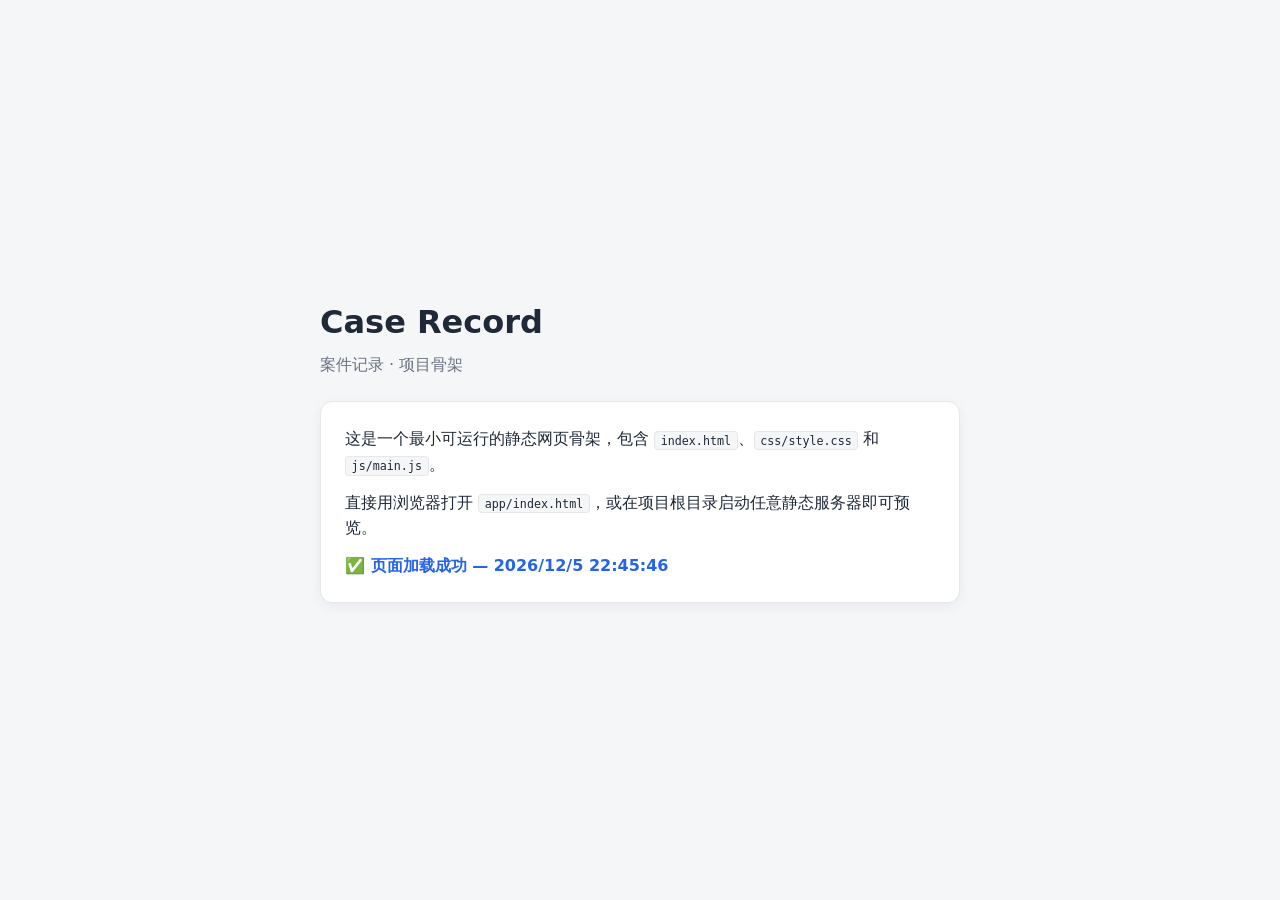
==== app/index.html @ 34ac303d "Initial commit: static web app skeleton with app/, .gitignore, README" ====
<!DOCTYPE html>
<html lang="zh-CN">
<head>
  <meta charset="UTF-8">
  <meta name="viewport" content="width=device-width, initial-scale=1.0">
  <title>Case Record</title>
  <link rel="stylesheet" href="css/style.css">
</head>
<body>
  <main class="container">
    <header>
      <h1>Case Record</h1>
      <p class="subtitle">案件记录 · 项目骨架</p>
    </header>
    <section class="card">
      <p>这是一个最小可运行的静态网页骨架，包含 <code>index.html</code>、<code>css/style.css</code> 和 <code>js/main.js</code>。</p>
      <p>直接用浏览器打开 <code>app/index.html</code>，或在项目根目录启动任意静态服务器即可预览。</p>
      <p id="status" class="status">加载中…</p>
    </section>
  </main>
  <script src="js/main.js"></script>
</body>
</html>
---- app/css/style.css ----
:root {
  --bg: #f5f6f8;
  --card: #ffffff;
  --text: #1f2937;
  --muted: #6b7280;
  --accent: #2563eb;
  --border: #e5e7eb;
}

* {
  margin: 0;
  padding: 0;
  box-sizing: border-box;
}

body {
  font-family: "Segoe UI", "PingFang SC", "Microsoft YaHei", system-ui, sans-serif;
  background: var(--bg);
  color: var(--text);
  line-height: 1.6;
  min-height: 100vh;
  display: flex;
  align-items: center;
  justify-content: center;
}

.container {
  width: min(640px, 90vw);
  padding: 2rem 0;
}

header h1 {
  font-size: 2rem;
  margin-bottom: 0.25rem;
}

.subtitle {
  color: var(--muted);
  margin-bottom: 1.5rem;
}

.card {
  background: var(--card);
  border: 1px solid var(--border);
  border-radius: 12px;
  padding: 1.5rem;
  box-shadow: 0 4px 12px rgba(0, 0, 0, 0.05);
}

.card p + p {
  margin-top: 0.75rem;
}

code {
  background: var(--bg);
  border: 1px solid var(--border);
  border-radius: 4px;
  padding: 0.1rem 0.35rem;
  font-size: 0.9em;
}

.status {
  color: var(--accent);
  font-weight: 600;
}
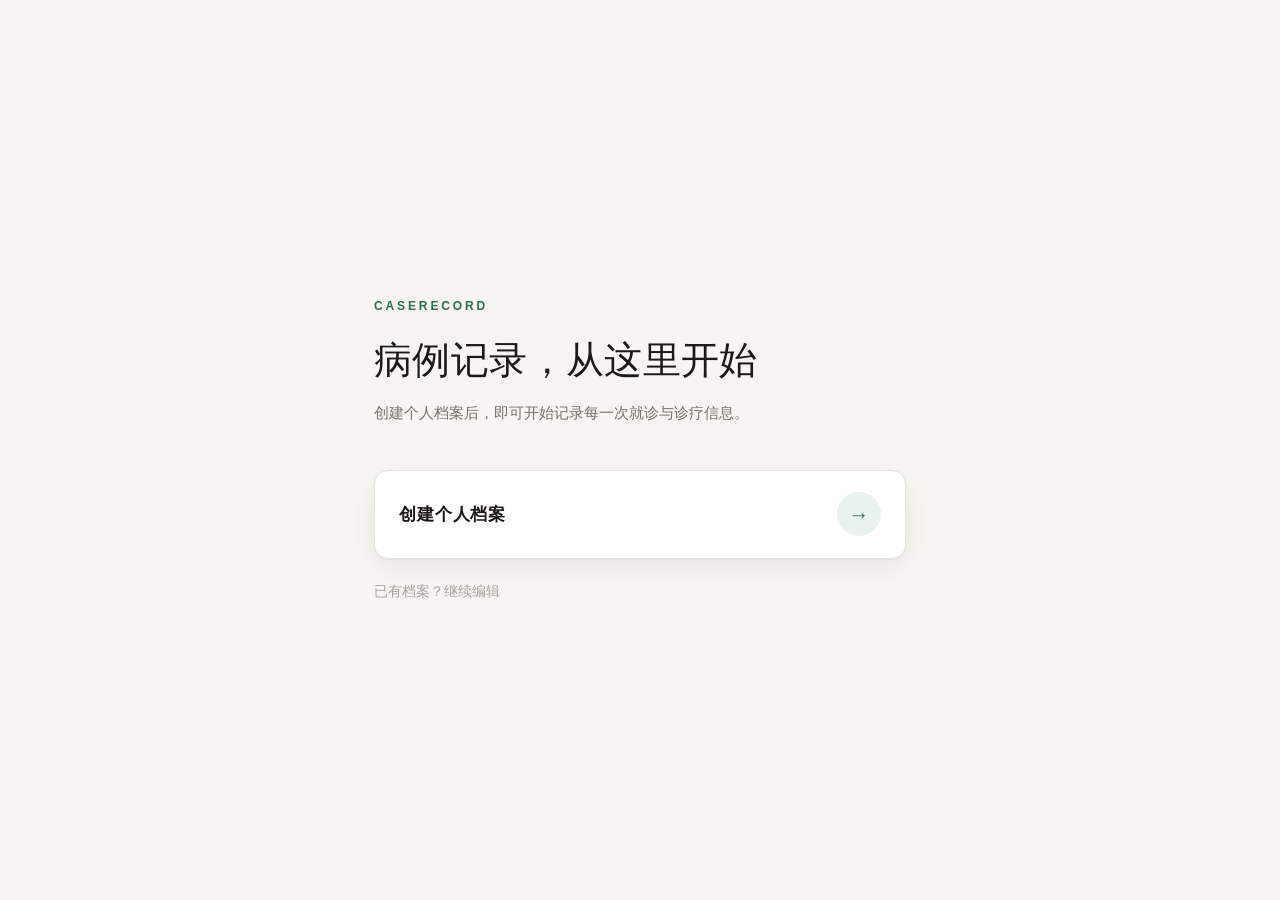
==== commit 87f129e3: "新增主页入口与患者档案表单：主页按钮块、出生日期改为年月日下拉、移除身份证/电话/其他性别字段" ====
--- a/app/index.html
+++ b/app/index.html
@@ -3,21 +3,21 @@
 <head>
   <meta charset="UTF-8">
   <meta name="viewport" content="width=device-width, initial-scale=1.0">
-  <title>Case Record</title>
+  <title>CaseRecord · 病例档案</title>
   <link rel="stylesheet" href="css/style.css">
 </head>
 <body>
-  <main class="container">
-    <header>
-      <h1>Case Record</h1>
-      <p class="subtitle">案件记录 · 项目骨架</p>
-    </header>
-    <section class="card">
-      <p>这是一个最小可运行的静态网页骨架，包含 <code>index.html</code>、<code>css/style.css</code> 和 <code>js/main.js</code>。</p>
-      <p>直接用浏览器打开 <code>app/index.html</code>，或在项目根目录启动任意静态服务器即可预览。</p>
-      <p id="status" class="status">加载中…</p>
-    </section>
+  <main class="page home">
+    <div class="brand">CaseRecord</div>
+    <h1>病例记录，从这里开始</h1>
+    <p class="sub">创建个人档案后，即可开始记录每一次就诊与诊疗信息。</p>
+
+    <a class="cta" href="profile.html">
+      <span class="cta-text">创建个人档案</span>
+      <span class="cta-arrow">→</span>
+    </a>
+
+    <a class="secondary" href="profile.html">已有档案？继续编辑</a>
   </main>
-  <script src="js/main.js"></script>
 </body>
 </html>
--- a/app/css/style.css
+++ b/app/css/style.css
@@ -1,10 +1,21 @@
+/* ==========================================================
+   CaseRecord · 病例档案
+   简洁 / 高级 / 暖白基调 + 墨绿强调
+   ========================================================== */
+
 :root {
-  --bg: #f5f6f8;
+  --bg: #f6f5f2;
   --card: #ffffff;
-  --text: #1f2937;
-  --muted: #6b7280;
-  --accent: #2563eb;
-  --border: #e5e7eb;
+  --ink: #1c1917;
+  --ink-2: #79716b;
+  --ink-3: #a8a29e;
+  --line: #e7e5e4;
+  --accent: #2f6f4f;
+  --accent-deep: #20533a;
+  --accent-soft: #e9f2ec;
+  --danger: #b91c1c;
+  --radius: 14px;
+  --shadow: 0 1px 2px rgba(28, 25, 23, 0.04), 0 10px 28px rgba(28, 25, 23, 0.06);
 }
 
 * {
@@ -13,53 +24,431 @@
   box-sizing: border-box;
 }
 
+html {
+  -webkit-font-smoothing: antialiased;
+  text-rendering: optimizeLegibility;
+}
+
 body {
-  font-family: "Segoe UI", "PingFang SC", "Microsoft YaHei", system-ui, sans-serif;
+  font-family: -apple-system, BlinkMacSystemFont, "Segoe UI", "PingFang SC",
+    "Hiragino Sans GB", "Microsoft YaHei", sans-serif;
   background: var(--bg);
-  color: var(--text);
+  color: var(--ink);
   line-height: 1.6;
   min-height: 100vh;
+}
+
+/* ---------- 页面容器与淡入 ---------- */
+.page {
+  max-width: 860px;
+  margin: 0 auto;
+  padding: 3.5rem 1.5rem 4.5rem;
+  animation: fade 0.5s ease both;
+}
+
+@keyframes fade {
+  from {
+    opacity: 0;
+    transform: translateY(8px);
+  }
+  to {
+    opacity: 1;
+    transform: none;
+  }
+}
+
+/* ---------- 页头 ---------- */
+header {
+  margin-bottom: 2.2rem;
+}
+
+/* ---------- 首页 ---------- */
+.home {
+  max-width: 580px;
+  min-height: 100vh;
+  display: flex;
+  flex-direction: column;
+  justify-content: center;
+  padding-top: 2rem;
+  padding-bottom: 2rem;
+}
+
+.home h1 {
+  font-size: 2.4rem;
+}
+
+/* 主按钮块 */
+.cta {
   display: flex;
   align-items: center;
-  justify-content: center;
-}
-
-.container {
-  width: min(640px, 90vw);
-  padding: 2rem 0;
-}
-
-header h1 {
-  font-size: 2rem;
-  margin-bottom: 0.25rem;
-}
-
-.subtitle {
-  color: var(--muted);
-  margin-bottom: 1.5rem;
-}
-
+  justify-content: space-between;
+  gap: 1rem;
+  margin-top: 2.8rem;
+  padding: 1.35rem 1.5rem;
+  background: var(--card);
+  border: 1px solid var(--line);
+  border-radius: var(--radius);
+  box-shadow: var(--shadow);
+  text-decoration: none;
+  color: var(--ink);
+  cursor: pointer;
+  transition: border-color 0.2s ease, box-shadow 0.2s ease, transform 0.2s ease;
+}
+
+.cta:hover {
+  border-color: var(--accent);
+  box-shadow: 0 2px 4px rgba(28, 25, 23, 0.05), 0 18px 44px rgba(47, 111, 79, 0.16);
+  transform: translateY(-2px);
+}
+
+.cta:active {
+  transform: translateY(0) scale(0.995);
+}
+
+.cta-text {
+  font-size: 1.08rem;
+  font-weight: 600;
+  letter-spacing: 0.05em;
+}
+
+.cta-arrow {
+  flex-shrink: 0;
+  width: 44px;
+  height: 44px;
+  display: grid;
+  place-items: center;
+  border-radius: 50%;
+  background: var(--accent-soft);
+  color: var(--accent);
+  font-size: 1.3rem;
+  transition: background 0.2s ease, color 0.2s ease, transform 0.2s ease;
+}
+
+.cta:hover .cta-arrow {
+  background: var(--accent);
+  color: #fff;
+  transform: translateX(4px);
+}
+
+/* 次要链接 */
+.secondary {
+  display: inline-block;
+  margin-top: 1.4rem;
+  font-size: 0.85rem;
+  color: var(--ink-3);
+  text-decoration: none;
+  transition: color 0.15s ease;
+}
+
+.secondary:hover {
+  color: var(--accent);
+}
+
+/* 表单页返回链接 */
+.back {
+  display: inline-block;
+  margin-bottom: 1.4rem;
+  font-size: 0.85rem;
+  color: var(--ink-3);
+  text-decoration: none;
+  transition: color 0.15s ease;
+}
+
+.back:hover {
+  color: var(--accent);
+}
+
+.brand {
+  font-size: 0.75rem;
+  letter-spacing: 0.24em;
+  text-transform: uppercase;
+  color: var(--accent);
+  margin-bottom: 0.9rem;
+  font-weight: 600;
+}
+
+h1 {
+  font-family: Georgia, "Times New Roman", "Songti SC", SimSun, serif;
+  font-size: 2.2rem;
+  font-weight: 500;
+  letter-spacing: 0.01em;
+}
+
+.sub {
+  color: var(--ink-2);
+  margin-top: 0.55rem;
+  font-size: 0.95rem;
+}
+
+/* ---------- 表单卡片 ---------- */
 .card {
   background: var(--card);
-  border: 1px solid var(--border);
+  border: 1px solid var(--line);
+  border-radius: var(--radius);
+  padding: 2.4rem 2.4rem 2rem;
+  box-shadow: var(--shadow);
+}
+
+fieldset {
+  border: none;
+  padding: 0;
+}
+
+.group + .group,
+fieldset + fieldset {
+  margin-top: 2rem;
+}
+
+.group-title {
+  display: flex;
+  align-items: center;
+  gap: 0.7rem;
+  font-size: 0.82rem;
+  font-weight: 600;
+  letter-spacing: 0.1em;
+  color: var(--accent);
+  margin-bottom: 1.1rem;
+}
+
+.group-title::after {
+  content: "";
+  flex: 1;
+  height: 1px;
+  background: var(--line);
+}
+
+/* ---------- 栅格 ---------- */
+.grid {
+  display: grid;
+  grid-template-columns: repeat(2, 1fr);
+  gap: 1.15rem 1.3rem;
+}
+
+.grid .span-2 {
+  grid-column: 1 / -1;
+}
+
+.grid-3 {
+  grid-template-columns: repeat(3, 1fr);
+}
+
+@media (max-width: 640px) {
+  .grid,
+  .grid-3 {
+    grid-template-columns: 1fr;
+  }
+}
+
+/* ---------- 字段 ---------- */
+.field {
+  display: flex;
+  flex-direction: column;
+  gap: 0.45rem;
+}
+
+.field label {
+  font-size: 0.8rem;
+  color: var(--ink-2);
+  letter-spacing: 0.03em;
+}
+
+.required::after {
+  content: "*";
+  color: var(--danger);
+  margin-left: 0.2em;
+}
+
+.field input[type="text"],
+.field input[type="tel"],
+.field input[type="date"],
+.field input[type="number"],
+.field select,
+.field textarea {
+  width: 100%;
+  padding: 0.7rem 0.85rem;
+  border: 1px solid var(--line);
+  border-radius: 10px;
+  background: #fcfcfa;
+  font-size: 0.95rem;
+  font-family: inherit;
+  color: var(--ink);
+  transition: border-color 0.15s ease, box-shadow 0.15s ease, background 0.15s ease;
+}
+
+.field input::placeholder,
+.field textarea::placeholder {
+  color: var(--ink-3);
+}
+
+.field textarea {
+  resize: vertical;
+  min-height: 3.4rem;
+}
+
+.field input:focus,
+.field select:focus,
+.field textarea:focus {
+  outline: none;
+  border-color: var(--accent);
+  background: #fff;
+  box-shadow: 0 0 0 3px rgba(47, 111, 79, 0.12);
+}
+
+.field .error {
+  border-color: var(--danger) !important;
+}
+
+.field .error:focus {
+  box-shadow: 0 0 0 3px rgba(185, 28, 28, 0.12);
+}
+
+.hint {
+  font-size: 0.78rem;
+  color: var(--ink-3);
+  min-height: 1.1em;
+}
+
+/* ---------- 出生日期三下拉 ---------- */
+.birth-selects {
+  display: flex;
+  gap: 0.6rem;
+}
+
+.birth-selects select {
+  flex: 1;
+  min-width: 0;
+  text-align-last: center;
+}
+
+.birth-selects select option {
+  text-align: center;
+}
+
+/* ---------- 性别分段选择 ---------- */
+.segmented {
+  display: flex;
+  background: #f1f0ed;
+  border-radius: 10px;
+  padding: 3px;
+  gap: 3px;
+}
+
+.segmented label {
+  flex: 1;
+  text-align: center;
+  padding: 0.58rem 0;
+  border-radius: 8px;
+  cursor: pointer;
+  color: var(--ink-2);
+  font-size: 0.9rem;
+  user-select: none;
+  transition: background 0.15s ease, color 0.15s ease, box-shadow 0.15s ease;
+}
+
+.segmented label:hover {
+  color: var(--ink);
+}
+
+.segmented input:checked + label {
+  background: #fff;
+  color: var(--ink);
+  font-weight: 600;
+  box-shadow: 0 1px 3px rgba(28, 25, 23, 0.1);
+}
+
+/* ---------- 提交按钮 ---------- */
+.submit-row {
+  margin-top: 2rem;
+}
+
+.btn-submit {
+  width: 100%;
+  padding: 0.9rem;
+  border: none;
   border-radius: 12px;
-  padding: 1.5rem;
-  box-shadow: 0 4px 12px rgba(0, 0, 0, 0.05);
-}
-
-.card p + p {
-  margin-top: 0.75rem;
-}
-
-code {
-  background: var(--bg);
-  border: 1px solid var(--border);
-  border-radius: 4px;
-  padding: 0.1rem 0.35rem;
-  font-size: 0.9em;
-}
-
-.status {
-  color: var(--accent);
-  font-weight: 600;
-}
+  background: var(--accent);
+  color: #fff;
+  font-size: 1rem;
+  font-family: inherit;
+  letter-spacing: 0.12em;
+  cursor: pointer;
+  transition: background 0.15s ease, transform 0.05s ease;
+}
+
+.btn-submit:hover {
+  background: var(--accent-deep);
+}
+
+.btn-submit:active {
+  transform: scale(0.99);
+}
+
+/* ---------- 已保存摘要 ---------- */
+.summary {
+  margin-top: 2.2rem;
+  display: flex;
+  align-items: center;
+  justify-content: space-between;
+  gap: 1rem;
+  padding: 1.1rem 0 0;
+  border-top: 1px solid var(--line);
+}
+
+.summary-label {
+  font-size: 0.75rem;
+  letter-spacing: 0.14em;
+  color: var(--ink-3);
+  margin-bottom: 0.2rem;
+}
+
+.summary-meta {
+  font-size: 0.95rem;
+  color: var(--ink);
+}
+
+.clear {
+  background: none;
+  border: none;
+  color: var(--ink-3);
+  font-size: 0.8rem;
+  text-decoration: underline;
+  cursor: pointer;
+  white-space: nowrap;
+  transition: color 0.15s ease;
+}
+
+.clear:hover {
+  color: var(--danger);
+}
+
+/* ---------- Toast ---------- */
+.toast {
+  position: fixed;
+  right: 1.5rem;
+  bottom: 1.5rem;
+  background: #1c1917;
+  color: #fafaf9;
+  padding: 0.8rem 1.2rem;
+  border-radius: 12px;
+  font-size: 0.9rem;
+  box-shadow: var(--shadow);
+  opacity: 0;
+  transform: translateY(10px);
+  pointer-events: none;
+  transition: opacity 0.25s ease, transform 0.25s ease;
+  z-index: 50;
+  max-width: min(360px, 80vw);
+}
+
+.toast.show {
+  opacity: 1;
+  transform: translateY(0);
+}
+
+.toast.ok {
+  background: var(--accent);
+}
+
+.toast.err {
+  background: var(--danger);
+}
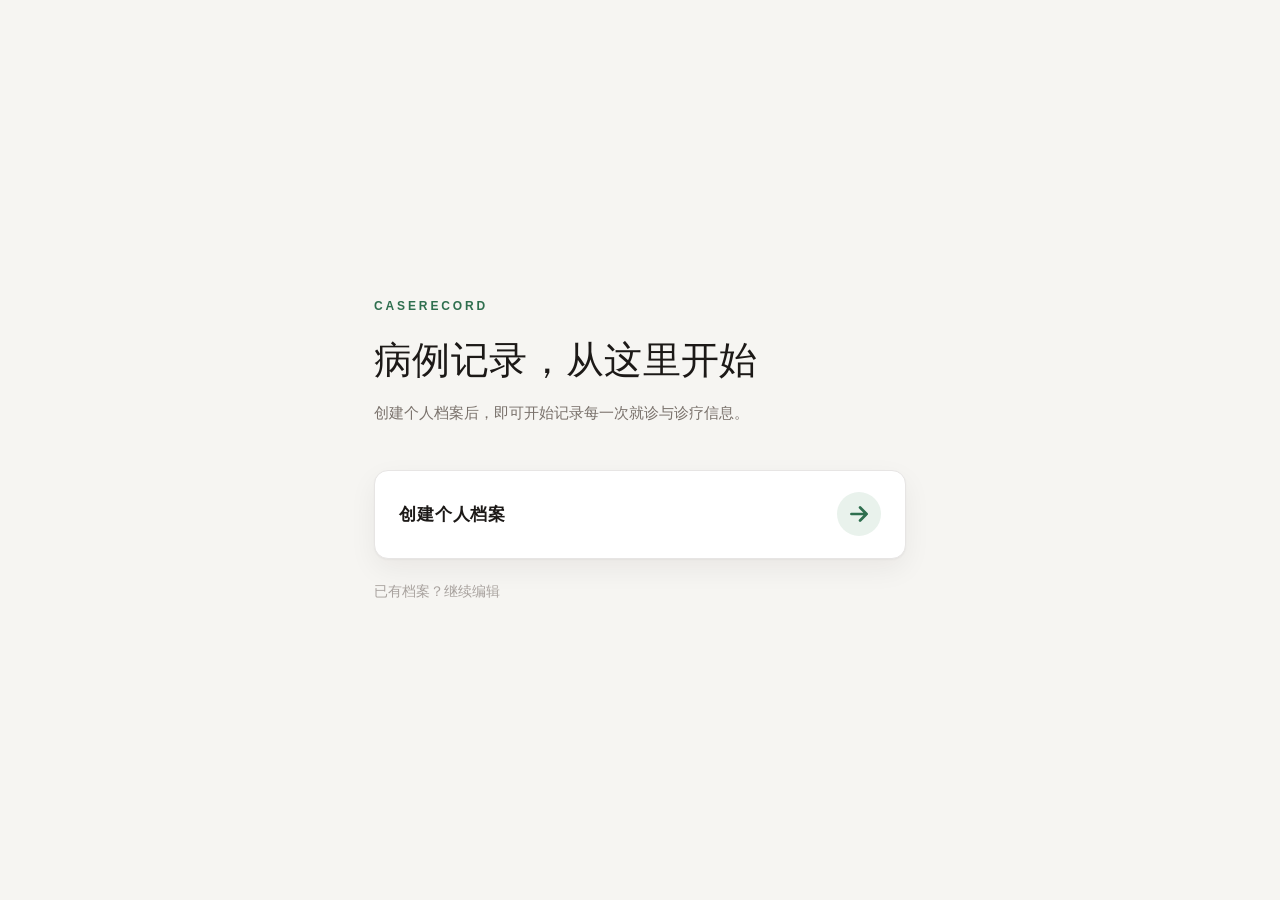
==== commit b0f9ca7f: "主页按钮箭头改为SVG并调整大小，垂直居中" ====
--- a/app/index.html
+++ b/app/index.html
@@ -12,12 +12,16 @@
     <h1>病例记录，从这里开始</h1>
     <p class="sub">创建个人档案后，即可开始记录每一次就诊与诊疗信息。</p>
 
-    <a class="cta" href="profile.html">
+    <a class="cta" href="profile.html" id="main-cta">
       <span class="cta-text">创建个人档案</span>
-      <span class="cta-arrow">→</span>
+      <span class="cta-arrow">
+        <svg viewBox="0 0 24 24" width="26" height="26" fill="none" stroke="currentColor" stroke-width="2.5" stroke-linecap="round" stroke-linejoin="round" aria-hidden="true"><path d="M5 12h14M13 6l6 6-6 6"/></svg>
+      </span>
     </a>
 
-    <a class="secondary" href="profile.html">已有档案？继续编辑</a>
+    <a class="secondary" href="profile.html" id="main-secondary">已有档案？继续编辑</a>
   </main>
+
+  <script src="js/home.js"></script>
 </body>
 </html>
--- a/app/css/style.css
+++ b/app/css/style.css
@@ -43,7 +43,6 @@
   max-width: 860px;
   margin: 0 auto;
   padding: 3.5rem 1.5rem 4.5rem;
-  animation: fade 0.5s ease both;
 }
 
 @keyframes fade {
@@ -120,8 +119,11 @@
   border-radius: 50%;
   background: var(--accent-soft);
   color: var(--accent);
-  font-size: 1.3rem;
   transition: background 0.2s ease, color 0.2s ease, transform 0.2s ease;
+}
+
+.cta-arrow svg {
+  display: block;
 }
 
 .cta:hover .cta-arrow {
@@ -142,6 +144,1289 @@
 
 .secondary:hover {
   color: var(--accent);
+  background: var(--bg);
+  border-radius: 6px;
+}
+
+/* ---------- 个人界面：宽幅容器 ---------- */
+.dash {
+  max-width: min(1320px, 94vw); /* 比全屏略窄，两侧留空隙 */
+  padding-top: 5rem;
+}
+
+/* 返回按钮固定在左上角 */
+.dash .back {
+  position: fixed;
+  top: 1.4rem;
+  left: 1.5rem;
+  z-index: 30;
+}
+
+/* 顶部超长信息条 */
+.profile-bar {
+  display: flex;
+  flex-direction: column;
+  gap: 1.4rem;
+  padding: 1.6rem 2rem;
+}
+
+.bar-top {
+  display: flex;
+  align-items: center;
+  gap: 2.2rem;
+}
+
+.bar-left {
+  display: flex;
+  align-items: center;
+  gap: 1.2rem;
+  flex-shrink: 0;
+}
+
+.bar-title h2 {
+  font-size: 1.5rem;
+  font-weight: 600;
+}
+
+.bar-saved {
+  font-size: 0.75rem;
+  color: var(--ink-3);
+  margin-top: 0.35rem;
+}
+
+.bar-info {
+  flex: 1;
+  min-width: 0;
+  display: grid;
+  grid-template-columns: repeat(auto-fit, minmax(130px, 1fr));
+  gap: 1rem 1.5rem;
+}
+
+.bar-actions {
+  flex-shrink: 0;
+}
+
+.btn-edit {
+  display: inline-block;
+  min-width: 200px;
+  padding: 0.9rem 2rem;
+  border-radius: 12px;
+  background: var(--accent);
+  color: #fff;
+  font-size: 1rem;
+  font-family: inherit;
+  letter-spacing: 0.12em;
+  text-decoration: none;
+  text-align: center;
+  transition: background 0.15s ease, transform 0.05s ease;
+}
+
+.btn-edit:hover {
+  background: var(--accent-deep);
+}
+
+.btn-edit:active {
+  transform: scale(0.99);
+}
+
+.avatar {
+  width: 64px;
+  height: 64px;
+  border-radius: 50%;
+  background: var(--accent);
+  color: #fff;
+  display: grid;
+  place-items: center;
+  font-family: Georgia, "Times New Roman", "Songti SC", SimSun, serif;
+  font-size: 1.8rem;
+  flex-shrink: 0;
+}
+
+.chips {
+  display: flex;
+  flex-wrap: wrap;
+  gap: 0.45rem;
+  margin-top: 0.5rem;
+}
+
+.chip {
+  font-size: 0.78rem;
+  color: var(--accent);
+  background: var(--accent-soft);
+  border-radius: 999px;
+  padding: 0.25rem 0.75rem;
+}
+
+.info-item {
+  display: flex;
+  flex-direction: column;
+  gap: 0.2rem;
+}
+
+.info-label {
+  font-size: 0.75rem;
+  color: var(--ink-3);
+  letter-spacing: 0.08em;
+}
+
+.info-value {
+  font-size: 0.98rem;
+  color: var(--ink);
+}
+
+.section-title {
+  font-size: 0.82rem;
+  font-weight: 600;
+  letter-spacing: 0.1em;
+  color: var(--accent);
+  margin-bottom: 0.9rem;
+}
+
+.history-item {
+  display: flex;
+  flex-direction: column;
+  gap: 0.2rem;
+}
+
+.history-label {
+  font-size: 0.75rem;
+  color: var(--ink-3);
+  letter-spacing: 0.08em;
+}
+
+.history-text {
+  font-size: 0.95rem;
+  color: var(--ink);
+  line-height: 1.7;
+}
+
+/* 添加病例（档案外右下侧） */
+.add-case-row {
+  margin-top: 1.4rem;
+  display: flex;
+  justify-content: flex-end;
+}
+
+.btn-add {
+  padding: 0.75rem 1.6rem;
+  border: 1px solid var(--accent);
+  border-radius: 12px;
+  background: transparent;
+  color: var(--accent);
+  font-size: 0.95rem;
+  font-family: inherit;
+  letter-spacing: 0.08em;
+  cursor: pointer;
+  transition: background 0.15s ease, color 0.15s ease;
+}
+
+a.btn-add {
+  display: inline-block;
+  text-decoration: none;
+}
+
+.btn-add:hover {
+  background: var(--accent-soft);
+}
+
+.btn-add:active {
+  transform: scale(0.98);
+}
+
+/* ---------- 影像上传 ---------- */
+/* ---------- 检验/检查报告上传 ---------- */
+.upload-toolbar {
+  display: flex;
+  align-items: center;
+  gap: 0.8rem;
+}
+
+.kind-select {
+  flex: 0 0 200px;
+  min-width: 0;
+}
+
+.upload-toolbar .upload-btn {
+  flex: 1;
+  width: auto;
+}
+
+@media (max-width: 640px) {
+  .upload-toolbar {
+    flex-direction: column;
+    align-items: stretch;
+  }
+
+  .kind-select {
+    flex-basis: auto;
+  }
+}
+
+.upload-btn {
+  width: 100%;
+  padding: 1.2rem;
+  border: 1.5px dashed var(--line);
+  border-radius: 12px;
+  background: #fcfcfa;
+  color: var(--ink-2);
+  font-size: 0.95rem;
+  font-family: inherit;
+  cursor: pointer;
+  transition: border-color 0.15s ease, background 0.15s ease, color 0.15s ease;
+}
+
+.upload-btn:hover {
+  border-color: var(--accent);
+  color: var(--accent);
+  background: var(--accent-soft);
+}
+
+.upload-preview {
+  display: flex;
+  flex-direction: column;
+  gap: 0.8rem;
+  margin-top: 0.9rem;
+}
+
+.report-remove {
+  width: 32px;
+  height: 32px;
+  border-radius: 8px;
+  border: 1px solid var(--line);
+  background: transparent;
+  color: var(--ink-3);
+  font-size: 1rem;
+  line-height: 1;
+  cursor: pointer;
+  flex-shrink: 0;
+  transition: color 0.15s ease, border-color 0.15s ease;
+}
+
+.report-remove:hover {
+  color: var(--danger);
+  border-color: var(--danger);
+}
+
+/* ---------- 药物行 ---------- */
+.med-row {
+  display: grid;
+  grid-template-columns: 1fr 1fr auto;
+  gap: 0.8rem;
+  align-items: end;
+}
+
+.med-remove {
+  width: 40px;
+  height: 40px;
+  border-radius: 10px;
+  border: 1px solid var(--line);
+  background: transparent;
+  color: var(--ink-3);
+  font-size: 1.1rem;
+  cursor: pointer;
+  transition: color 0.15s ease, border-color 0.15s ease;
+}
+
+.med-remove:hover {
+  color: var(--danger);
+  border-color: var(--danger);
+}
+
+.add-med {
+  margin-top: 1rem;
+  padding: 0.6rem 1.2rem;
+  border: 1px dashed var(--accent);
+  border-radius: 10px;
+  background: transparent;
+  color: var(--accent);
+  font-size: 0.9rem;
+  font-family: inherit;
+  cursor: pointer;
+  transition: background 0.15s ease;
+}
+
+.add-med:hover {
+  background: var(--accent-soft);
+}
+
+@media (max-width: 640px) {
+  .med-row {
+    grid-template-columns: 1fr;
+  }
+}
+
+/* ---------- 病例列表 ---------- */
+.cases-section {
+  margin-top: 2.4rem;
+}
+
+.section-title-row {
+  display: flex;
+  align-items: baseline;
+  justify-content: space-between;
+  gap: 1rem;
+  margin-bottom: 1rem;
+}
+
+.section-title-row .section-title {
+  margin-bottom: 0;
+}
+
+.cases-count {
+  font-size: 0.8rem;
+  color: var(--ink-3);
+}
+
+.cases-list {
+  display: flex;
+  flex-direction: column;
+  gap: 0.8rem;
+}
+
+.case-item {
+  display: flex;
+  align-items: center;
+  justify-content: space-between;
+  gap: 1.2rem;
+  background: var(--card);
+  border: 1px solid var(--line);
+  border-radius: var(--radius);
+  padding: 1.1rem 1.3rem;
+  box-shadow: var(--shadow);
+  cursor: pointer;
+  text-decoration: none;
+  color: inherit;
+  transition: border-color 0.15s ease, box-shadow 0.15s ease;
+}
+
+.case-item:hover {
+  border-color: var(--accent);
+  box-shadow: 0 2px 4px rgba(28, 25, 23, 0.05), 0 12px 32px rgba(47, 111, 79, 0.1);
+}
+
+.case-item:focus-visible {
+  outline: none;
+  border-color: var(--accent);
+  box-shadow: 0 0 0 3px rgba(47, 111, 79, 0.15);
+}
+
+.case-left {
+  display: flex;
+  flex-direction: column;
+  gap: 0.35rem;
+  min-width: 0;
+}
+
+.case-date {
+  font-size: 0.78rem;
+  color: var(--ink-3);
+  letter-spacing: 0.05em;
+}
+
+.case-cond {
+  font-size: 0.95rem;
+  color: var(--ink);
+  line-height: 1.6;
+  display: -webkit-box;
+  -webkit-line-clamp: 2;
+  -webkit-box-orient: vertical;
+  overflow: hidden;
+}
+
+.case-tags {
+  display: flex;
+  flex-wrap: wrap;
+  gap: 0.4rem;
+  flex-shrink: 0;
+}
+
+@media (max-width: 640px) {
+  .case-item {
+    flex-direction: column;
+    align-items: flex-start;
+  }
+}
+
+/* ---------- 顶部导航栏 ---------- */
+.topnav {
+  position: relative;
+  display: flex;
+  gap: 0.3rem;
+  width: fit-content;
+  padding: 0.25rem;
+  margin-bottom: 1.8rem;
+  background: #f1f0ed;
+  border-radius: 12px;
+}
+
+/* 导航滑块：页面加载时滑到当前页对应按钮 */
+/* 导航滑块：JS 定位 + 在目标位置从中心展开 */
+.topnav-slider {
+  position: absolute;
+  top: 0.25rem;
+  left: 0.25rem;
+  width: calc(50% - 0.4rem);
+  height: calc(100% - 0.5rem);
+  background: #fff;
+  border-radius: 9px;
+  box-shadow: 0 1px 3px rgba(28, 25, 23, 0.12);
+  z-index: 0;
+  pointer-events: none;
+  --tx: 0;
+  transform: translateX(var(--tx));
+  transform-origin: center;
+  animation: topnav-slide-in 0.4s cubic-bezier(0.4, 0, 0.2, 1);
+}
+
+/* 当前页为第二个按钮（添加病例页）时滑块右移 */
+.topnav.second .topnav-slider {
+  --tx: calc(100% + 0.3rem);
+}
+
+/* 在目标位置从中心向两侧展开，无左右位移感 */
+@keyframes topnav-slide-in {
+  from {
+    transform: translateX(var(--tx)) scaleX(0);
+  }
+}
+
+.topnav-link {
+  position: relative;
+  z-index: 1;
+  padding: 0.5rem 1.1rem;
+  border-radius: 9px;
+  font-size: 0.9rem;
+  color: var(--ink-2);
+  text-decoration: none;
+  white-space: nowrap;
+  transition: color 0.15s ease;
+}
+
+.topnav-link:hover {
+  color: var(--ink);
+}
+
+.topnav-link.active {
+  color: var(--ink);
+  font-weight: 600;
+}
+
+@media (max-width: 640px) {
+  .topnav {
+    width: 100%;
+  }
+
+  .topnav-link {
+    flex: 1;
+    text-align: center;
+  }
+}
+
+/* ---------- 病例详情页（整屏） ---------- */
+.header-row {
+  display: flex;
+  align-items: center;
+  justify-content: space-between;
+  gap: 1.5rem;
+  flex-wrap: wrap;
+}
+
+.btn-edit-detail {
+  padding: 0.7rem 1.5rem;
+  border: 1px solid var(--accent);
+  border-radius: 12px;
+  background: transparent;
+  color: var(--accent);
+  font-size: 0.95rem;
+  font-family: inherit;
+  letter-spacing: 0.08em;
+  text-decoration: none;
+  white-space: nowrap;
+  transition: background 0.15s ease;
+}
+
+.btn-edit-detail:hover {
+  background: var(--accent-soft);
+}
+
+.header-actions {
+  display: flex;
+  align-items: center;
+  gap: 0.8rem;
+  flex-wrap: wrap;
+}
+
+.btn-danger {
+  padding: 0.7rem 1.5rem;
+  border: 1px solid var(--danger);
+  border-radius: 12px;
+  background: transparent;
+  color: var(--danger);
+  font-size: 0.95rem;
+  font-family: inherit;
+  letter-spacing: 0.08em;
+  white-space: nowrap;
+  cursor: pointer;
+  transition: background 0.15s ease;
+}
+
+.btn-danger:hover {
+  background: rgba(185, 28, 28, 0.08);
+}
+
+.btn-danger:active {
+  transform: scale(0.98);
+}
+
+.detail-card {
+  padding: 2.6rem 2.6rem 3rem; /* 适中留白 */
+}
+
+.detail-block {
+  padding-top: 2.2rem;
+  min-height: 320px; /* 三栏统一高度，一样长 */
+}
+
+.detail-block:first-child {
+  padding-top: 0.8rem;
+}
+
+.detail-block + .detail-block {
+  border-top: 1px solid var(--line);
+}
+
+.detail-card .section-title {
+  margin-bottom: 1.2rem;
+}
+
+.detail-cond {
+  font-size: 1rem;
+  line-height: 2.2;
+  color: var(--ink);
+  white-space: pre-wrap;
+  word-break: break-word;
+}
+
+.detail-illness {
+  display: inline-block;
+  margin-bottom: 1rem;
+  font-size: 0.85rem;
+  color: var(--accent);
+  background: var(--accent-soft);
+  border-radius: 999px;
+  padding: 0.35rem 0.9rem;
+}
+
+.detail-images {
+  display: grid;
+  grid-template-columns: repeat(auto-fill, minmax(200px, 1fr));
+  gap: 1.2rem;
+}
+
+.detail-images img {
+  width: 100%;
+  height: 220px; /* 与病情栏高度协调 */
+  object-fit: cover;
+  border-radius: 10px;
+  border: 1px solid var(--line);
+  display: block;
+  cursor: zoom-in;
+  transition: border-color 0.15s ease;
+}
+
+.detail-images img:hover {
+  border-color: var(--accent);
+}
+
+.detail-pdf {
+  display: flex;
+  align-items: center;
+  gap: 0.5rem;
+  padding: 1rem;
+  border: 1px solid var(--line);
+  border-radius: 10px;
+  background: var(--bg);
+  color: var(--accent);
+  font-size: 0.92rem;
+  text-decoration: none;
+  transition: background 0.15s ease;
+}
+
+.detail-pdf:hover {
+  background: var(--accent-soft);
+}
+
+.detail-meds {
+  display: flex;
+  flex-direction: column;
+  gap: 1rem;
+}
+
+.detail-med {
+  display: flex;
+  align-items: baseline;
+  justify-content: space-between;
+  gap: 1rem;
+  background: var(--bg);
+  border-radius: 10px;
+  padding: 1.2rem 1.2rem;
+  font-size: 0.95rem;
+}
+
+.detail-med-name {
+  font-weight: 600;
+  color: var(--ink);
+}
+
+.detail-med-usage {
+  color: var(--ink-2);
+  text-align: right;
+}
+
+.detail-empty {
+  font-size: 0.9rem;
+  color: var(--ink-3);
+}
+
+/* ---------- 报告横向块列表 ---------- */
+.report-list {
+  display: flex;
+  flex-direction: column;
+  gap: 0.8rem;
+}
+
+.report-row {
+  display: flex;
+  align-items: center;
+  gap: 1rem;
+  padding: 0.8rem 1.1rem;
+  border: 1px solid var(--line);
+  border-radius: 12px;
+  background: #fcfcfa;
+  text-decoration: none;
+  color: inherit;
+  cursor: pointer;
+  transition: border-color 0.15s ease, box-shadow 0.15s ease;
+}
+
+.report-row:hover {
+  border-color: var(--accent);
+  box-shadow: 0 2px 4px rgba(28, 25, 23, 0.05), 0 10px 28px rgba(47, 111, 79, 0.1);
+}
+
+.report-row:focus-visible {
+  outline: none;
+  border-color: var(--accent);
+  box-shadow: 0 0 0 3px rgba(47, 111, 79, 0.15);
+}
+
+.report-thumb {
+  width: 52px;
+  height: 52px;
+  border-radius: 10px;
+  overflow: hidden;
+  flex-shrink: 0;
+  background: var(--bg);
+  display: grid;
+  place-items: center;
+}
+
+.report-thumb img {
+  width: 100%;
+  height: 100%;
+  object-fit: cover;
+  display: block;
+}
+
+.report-thumb-pdf {
+  color: var(--accent);
+  font-size: 0.72rem;
+  letter-spacing: 0.08em;
+}
+
+.report-name {
+  flex: 1;
+  min-width: 0;
+  font-size: 0.95rem;
+  color: var(--ink);
+  overflow: hidden;
+  text-overflow: ellipsis;
+  white-space: nowrap;
+}
+
+/* 报告类型标签（检验报告 / 检查报告） */
+.report-kind-chip {
+  flex-shrink: 0;
+  font-size: 0.75rem;
+  color: var(--accent);
+  background: var(--accent-soft);
+  border-radius: 999px;
+  padding: 0.25rem 0.7rem;
+  white-space: nowrap;
+}
+
+.report-arrow {
+  flex-shrink: 0;
+  font-size: 1.3rem;
+  color: var(--ink-3);
+  line-height: 1;
+}
+
+/* ---------- 删除确认弹窗 ---------- */
+.modal-mask {
+  position: fixed;
+  inset: 0;
+  background: rgba(28, 25, 23, 0.5);
+  display: flex;
+  align-items: center;
+  justify-content: center;
+  padding: 1.5rem;
+  z-index: 70;
+  animation: fade 0.18s ease both;
+}
+
+.modal-mask[hidden] {
+  display: none;
+}
+
+.modal {
+  background: #fff;
+  border-radius: 16px;
+  max-width: 440px;
+  width: 100%;
+  box-shadow: 0 24px 64px rgba(28, 25, 23, 0.22);
+  animation: modal-in 0.2s ease both;
+}
+
+@keyframes modal-in {
+  from {
+    opacity: 0;
+    transform: translateY(12px) scale(0.98);
+  }
+  to {
+    opacity: 1;
+    transform: none;
+  }
+}
+
+.modal-head {
+  display: flex;
+  align-items: flex-start;
+  justify-content: space-between;
+  gap: 1rem;
+  padding: 1.4rem 1.6rem 0;
+}
+
+.modal-title {
+  font-size: 1.1rem;
+  font-weight: 600;
+}
+
+.modal-close {
+  width: 34px;
+  height: 34px;
+  border: none;
+  border-radius: 50%;
+  background: var(--bg);
+  color: var(--ink-2);
+  font-size: 1.2rem;
+  line-height: 1;
+  cursor: pointer;
+  transition: background 0.15s ease, color 0.15s ease;
+}
+
+.modal-close:hover {
+  background: var(--line);
+  color: var(--ink);
+}
+
+.modal-body {
+  padding: 1.2rem 1.6rem 1.6rem;
+}
+
+.modal-warn {
+  font-size: 0.95rem;
+  line-height: 1.8;
+  color: var(--ink);
+}
+
+.modal-warn strong {
+  color: var(--danger);
+}
+
+.modal-hint {
+  font-size: 0.85rem;
+  color: var(--ink-2);
+  margin-top: 0.6rem;
+}
+
+.modal-field {
+  margin-top: 1.2rem;
+  display: flex;
+  flex-direction: column;
+  gap: 0.45rem;
+}
+
+.modal-field label {
+  font-size: 0.8rem;
+  color: var(--ink-2);
+}
+
+.modal-field input {
+  padding: 0.65rem 0.85rem;
+  border: 1px solid var(--line);
+  border-radius: 10px;
+  background: #fcfcfa;
+  font-size: 0.92rem;
+  font-family: inherit;
+  color: var(--ink);
+  transition: border-color 0.15s ease, box-shadow 0.15s ease;
+}
+
+.modal-field input:focus {
+  outline: none;
+  border-color: var(--accent);
+  box-shadow: 0 0 0 3px rgba(47, 111, 79, 0.12);
+}
+
+.modal-actions {
+  display: flex;
+  gap: 0.8rem;
+  margin-top: 1.4rem;
+}
+
+.modal-btn-cancel {
+  flex: 1;
+  padding: 0.75rem;
+  border: 1px solid var(--line);
+  border-radius: 12px;
+  background: transparent;
+  color: var(--ink);
+  font-size: 0.95rem;
+  font-family: inherit;
+  cursor: pointer;
+  transition: background 0.15s ease;
+}
+
+.modal-btn-cancel:hover {
+  background: var(--bg);
+}
+
+.modal-btn-danger {
+  flex: 1;
+  padding: 0.75rem;
+  border: none;
+  border-radius: 12px;
+  background: var(--danger);
+  color: #fff;
+  font-size: 0.95rem;
+  font-family: inherit;
+  cursor: pointer;
+  transition: background 0.15s ease, opacity 0.15s ease;
+}
+
+.modal-btn-danger:hover:not(:disabled) {
+  background: #991b1b;
+}
+
+.modal-btn-danger:disabled {
+  opacity: 0.45;
+  cursor: not-allowed;
+}
+
+/* ---------- OCR 识别区 ---------- */
+.ocr-section {
+  min-width: 0;
+}
+
+.ocr-warning {
+  font-size: 0.82rem;
+  color: var(--danger);
+  background: rgba(185, 28, 28, 0.06);
+  border: 1px solid rgba(185, 28, 28, 0.3);
+  border-radius: 8px;
+  padding: 0.5rem 0.8rem;
+  margin-bottom: 0.8rem;
+}
+
+.ocr-note {
+  display: inline-block;
+  font-size: 0.8rem;
+  color: var(--ink-2);
+  background: var(--bg);
+  border: 1px solid var(--line);
+  border-radius: 8px;
+  padding: 0.4rem 0.8rem;
+}
+
+/* 提示 + 输入模式切换 */
+.ocr-note-row {
+  display: flex;
+  align-items: center;
+  justify-content: space-between;
+  gap: 1rem;
+  flex-wrap: wrap;
+  margin-bottom: 1rem;
+}
+
+.ocr-mode {
+  position: relative;
+  display: flex;
+  background: #f1f0ed;
+  border-radius: 10px;
+  padding: 3px;
+  gap: 3px;
+}
+
+/* 滑动指示器：点击时丝滑滑到目标按钮 */
+.mode-slider {
+  position: absolute;
+  top: 3px;
+  left: 3px;
+  width: calc(50% - 4.5px);
+  height: calc(100% - 6px);
+  background: #fff;
+  border-radius: 8px;
+  box-shadow: 0 1px 3px rgba(28, 25, 23, 0.12);
+  transition: transform 0.35s cubic-bezier(0.4, 0, 0.2, 1);
+  z-index: 0;
+  pointer-events: none;
+}
+
+.ocr-mode.manual .mode-slider {
+  transform: translateX(calc(100% + 3px));
+}
+
+.mode-btn {
+  position: relative;
+  flex: 1;
+  border: none;
+  background: transparent;
+  padding: 0.45rem 1rem;
+  border-radius: 8px;
+  font-size: 0.85rem;
+  font-family: inherit;
+  color: var(--ink-2);
+  cursor: pointer;
+  z-index: 1;
+  white-space: nowrap;
+  transition: color 0.2s ease;
+}
+
+.mode-btn:hover {
+  color: var(--ink);
+}
+
+.mode-btn.active {
+  color: var(--ink);
+  font-weight: 600;
+}
+
+.ocr-table .ocr-result {
+  color: var(--ink);
+  font-weight: 500;
+}
+
+.ocr-status {
+  font-size: 0.9rem;
+  color: var(--ink-2);
+  margin-bottom: 1rem;
+  white-space: pre-wrap;
+}
+
+.ocr-status.err {
+  color: var(--danger);
+}
+
+.ocr-table {
+  width: 100%;
+  border-collapse: collapse;
+  font-size: 0.92rem;
+}
+
+/* 表格区域限高滚动，表头固定（项目列始终可见） */
+#ocr-table-wrap {
+  max-height: 62vh;
+  overflow-y: auto;
+}
+
+.ocr-table thead th {
+  position: sticky;
+  top: 0;
+  background: #fff;
+  z-index: 1;
+}
+
+.ocr-table th,
+.ocr-table td {
+  text-align: left;
+  padding: 0.6rem 0.8rem;
+  border-bottom: 1px solid var(--line);
+}
+
+.ocr-table th {
+  color: var(--ink-2);
+  font-weight: 600;
+  font-size: 0.8rem;
+  letter-spacing: 0.05em;
+  white-space: nowrap;
+}
+
+.ocr-table .status {
+  font-weight: 600;
+  white-space: nowrap;
+}
+
+/* 结果列手动输入框（高度与文本行一致，行距不变） */
+.ocr-table input.ocr-value {
+  width: 88px;
+  height: 22px;
+  padding: 0 0.4rem;
+  border: 1px solid var(--line);
+  border-radius: 4px;
+  box-sizing: border-box;
+  font-size: 0.9rem;
+  font-family: inherit;
+  background: #fcfcfa;
+  color: var(--ink);
+  vertical-align: middle;
+  transition: border-color 0.15s ease, box-shadow 0.15s ease;
+}
+
+.ocr-table input.ocr-value:focus {
+  outline: none;
+  border-color: var(--accent);
+  box-shadow: 0 0 0 3px rgba(47, 111, 79, 0.1);
+}
+
+/* 保存 / 重新识别按钮 */
+.ocr-actions {
+  display: flex;
+  align-items: center;
+  gap: 0.8rem;
+  margin-top: 1.2rem;
+}
+
+.btn-save-ocr {
+  padding: 0.65rem 1.4rem;
+  border: none;
+  border-radius: 10px;
+  background: var(--accent);
+  color: #fff;
+  font-size: 0.9rem;
+  font-family: inherit;
+  cursor: pointer;
+  transition: background 0.15s ease;
+}
+
+.btn-save-ocr:hover {
+  background: var(--accent-deep);
+}
+
+.btn-rerun {
+  padding: 0.65rem 1.4rem;
+  border: 1px solid var(--line);
+  border-radius: 10px;
+  background: transparent;
+  color: var(--ink-2);
+  font-size: 0.9rem;
+  font-family: inherit;
+  cursor: pointer;
+  transition: background 0.15s ease;
+}
+
+.btn-rerun:hover {
+  background: var(--bg);
+}
+
+.ocr-table .status.ok {
+  color: var(--accent);
+}
+
+.ocr-table .status.up {
+  color: var(--danger);
+}
+
+.ocr-table .status.down {
+  color: #b45309;
+}
+
+/* 识别原文：默认折叠，点击展开 */
+.ocr-raw-details {
+  margin-top: 1.4rem;
+}
+
+.ocr-raw-details summary {
+  cursor: pointer;
+  font-size: 0.8rem;
+  color: var(--ink-3);
+  letter-spacing: 0.08em;
+  user-select: none;
+  display: inline-flex;
+  align-items: center;
+  gap: 0.35rem;
+  list-style: none;
+  transition: color 0.15s ease;
+}
+
+.ocr-raw-details summary::-webkit-details-marker {
+  display: none;
+}
+
+.ocr-raw-details summary:hover {
+  color: var(--accent);
+}
+
+.ocr-raw-details summary::before {
+  content: "▸";
+  transition: transform 0.15s ease;
+}
+
+.ocr-raw-details[open] summary::before {
+  transform: rotate(90deg);
+}
+
+.ocr-raw {
+  background: var(--bg);
+  border: 1px solid var(--line);
+  border-radius: 10px;
+  padding: 1rem;
+  font-size: 0.85rem;
+  line-height: 1.8;
+  white-space: pre-wrap;
+  word-break: break-word;
+  max-height: 300px;
+  overflow-y: auto;
+  margin-top: 0.5rem;
+  font-family: inherit;
+}
+
+@media (max-width: 640px) {
+  .ocr-table th,
+  .ocr-table td {
+    padding: 0.5rem 0.4rem;
+    font-size: 0.82rem;
+  }
+}
+
+/* ---------- 报告详情页 ---------- */
+/* 两栏：左原始报告 / 右 OCR 结果 */
+.report-layout {
+  display: grid;
+  grid-template-columns: 1fr 1fr;
+  gap: 2rem;
+  padding: 1.6rem 2rem 2rem;
+}
+
+.report-left {
+  min-width: 0;
+  border-right: 1px solid var(--line);
+  padding-right: 2rem;
+  display: flex;
+  flex-direction: column;
+}
+
+.report-right {
+  min-width: 0;
+}
+
+.report-img {
+  display: block;
+  max-width: 100%;
+  max-height: 70vh;
+  margin: 0 auto;
+  object-fit: contain;
+  border-radius: 10px;
+  border: 1px solid var(--line);
+  background: #fff;
+}
+
+.report-pdf-frame {
+  width: 100%;
+  height: 70vh;
+  border: 1px solid var(--line);
+  border-radius: 10px;
+  background: #fff;
+}
+
+.report-open {
+  display: inline-block;
+  margin-top: 1rem;
+  color: var(--accent);
+  font-size: 0.9rem;
+  text-decoration: none;
+  transition: color 0.15s ease;
+}
+
+.report-open:hover {
+  color: var(--accent-deep);
+}
+
+@media (max-width: 900px) {
+  .report-layout {
+    grid-template-columns: 1fr;
+    gap: 1.5rem;
+  }
+
+  .report-left {
+    border-right: none;
+    padding-right: 0;
+    border-bottom: 1px solid var(--line);
+    padding-bottom: 1.5rem;
+  }
+}
+
+@media (max-width: 640px) {
+  .detail-med {
+    flex-direction: column;
+    align-items: flex-start;
+    gap: 0.3rem;
+  }
+
+  .detail-med-usage {
+    text-align: left;
+  }
+}
+
+/* 病史信息（并入档案条内） */
+.bar-history {
+  padding-top: 1.4rem;
+  border-top: 1px solid var(--line);
+}
+
+.history-grid {
+  display: grid;
+  grid-template-columns: repeat(3, 1fr);
+  gap: 1rem 2rem;
+}
+
+/* 窄屏响应式 */
+@media (max-width: 1024px) {
+  .bar-top {
+    flex-wrap: wrap;
+  }
+
+  .bar-info {
+    flex-basis: 100%;
+  }
+
+  .bar-actions {
+    width: 100%;
+  }
+
+  .btn-edit {
+    width: 100%;
+  }
+}
+
+@media (max-width: 640px) {
+  .dash {
+    padding-top: 4.5rem;
+  }
+
+  .history-grid {
+    grid-template-columns: 1fr;
+  }
 }
 
 /* 表单页返回链接 */
@@ -156,6 +1441,8 @@
 
 .back:hover {
   color: var(--accent);
+  background: var(--bg);
+  border-radius: 6px;
 }
 
 .brand {
@@ -310,18 +1597,235 @@
 
 /* ---------- 出生日期三下拉 ---------- */
 .birth-selects {
-  display: flex;
-  gap: 0.6rem;
-}
-
-.birth-selects select {
-  flex: 1;
+  display: grid;
+  grid-template-columns: 2fr 1fr 1fr; /* 年占一半，月/日各四分之一 */
+  gap: 0.5rem;
+}
+
+.birth-selects .cselect {
   min-width: 0;
-  text-align-last: center;
-}
-
-.birth-selects select option {
-  text-align: center;
+}
+
+.birth-selects .cselect-trigger {
+  justify-content: center;
+  padding-left: 0.4rem;
+  padding-right: 0.4rem;
+}
+
+.birth-selects .cselect-value {
+  min-width: 0;
+  white-space: nowrap;
+  overflow: hidden;
+  text-overflow: ellipsis;
+}
+
+.birth-selects .cselect-caret {
+  flex-shrink: 0;
+  margin-left: 0.35rem;
+}
+
+/* 极窄屏幕：年独占一行，月/日各半行 */
+@media (max-width: 480px) {
+  .birth-selects {
+    grid-template-columns: 1fr 1fr;
+  }
+  .birth-selects .cselect:first-child {
+    grid-column: 1 / -1;
+  }
+}
+
+/* ---------- 自定义下拉组件 ---------- */
+.cselect {
+  position: relative;
+  width: 100%;
+}
+
+.cselect-trigger {
+  width: 100%;
+  display: flex;
+  align-items: center;
+  justify-content: space-between;
+  gap: 0.5rem;
+  padding: 0.7rem 0.85rem;
+  border: 1px solid var(--line);
+  border-radius: 10px;
+  background: #fcfcfa;
+  font-size: 0.95rem;
+  font-family: inherit;
+  color: var(--ink);
+  cursor: pointer;
+  text-align: left;
+  transition: border-color 0.15s ease, box-shadow 0.15s ease, background 0.15s ease;
+}
+
+.cselect-trigger:hover {
+  border-color: #d6d3d1;
+}
+
+.cselect.open .cselect-trigger,
+.cselect-trigger:focus-visible {
+  outline: none;
+  border-color: var(--accent);
+  background: #fff;
+  box-shadow: 0 0 0 3px rgba(47, 111, 79, 0.12);
+}
+
+.cselect-value {
+  overflow: hidden;
+  text-overflow: ellipsis;
+  white-space: nowrap;
+}
+
+.cselect-value.placeholder {
+  color: var(--ink-3);
+}
+
+.cselect-caret {
+  flex-shrink: 0;
+  width: 0;
+  height: 0;
+  border-left: 5px solid transparent;
+  border-right: 5px solid transparent;
+  border-top: 6px solid var(--ink-3);
+  transition: transform 0.2s ease;
+}
+
+.cselect.open .cselect-caret {
+  transform: rotate(180deg);
+}
+
+.cselect-menu {
+  position: absolute;
+  top: calc(100% + 5px);
+  left: 0;
+  width: 100%;
+  max-height: 240px;
+  overflow-y: auto;
+  margin: 0;
+  padding: 5px;
+  list-style: none;
+  background: #fff;
+  border: 1px solid var(--line);
+  border-radius: 10px;
+  box-shadow: 0 10px 34px rgba(28, 25, 23, 0.14);
+  z-index: 40;
+  animation: menu-in 0.14s ease both;
+}
+
+@keyframes menu-in {
+  from {
+    opacity: 0;
+    transform: translateY(-4px);
+  }
+  to {
+    opacity: 1;
+    transform: none;
+  }
+}
+
+.cselect-menu li {
+  display: flex;
+  align-items: center;
+  justify-content: space-between;
+  gap: 0.5rem;
+  padding: 0.55rem 0.8rem;
+  border-radius: 7px;
+  font-size: 0.92rem;
+  color: var(--ink);
+  cursor: pointer;
+  user-select: none;
+  transition: background 0.12s ease, color 0.12s ease;
+}
+
+/* 可搜索下拉：搜索框相对页面视口固定（页面滚动时保持原位，滚过即消失） */
+.cselect-search-li {
+  position: sticky;
+  top: 0;
+  background: #fff;
+  z-index: 2;
+  padding: 4px 4px 6px;
+}
+
+/* 有滚动选项容器时：菜单自身不限制高度、不滚动，选项区独立滚动 */
+.cselect-menu.has-options {
+  max-height: none;
+  overflow: visible;
+  padding-bottom: 0;
+}
+
+.cselect-options {
+  max-height: 200px;
+  overflow-y: auto;
+  padding-bottom: 5px;
+}
+
+.cselect-search {
+  width: 100%;
+  padding: 0.5rem 0.75rem;
+  border: 1px solid var(--line);
+  border-radius: 8px;
+  background: #fcfcfa;
+  font-size: 0.88rem;
+  font-family: inherit;
+  color: var(--ink);
+  transition: border-color 0.15s ease, box-shadow 0.15s ease;
+}
+
+.cselect-search:focus {
+  outline: none;
+  border-color: var(--accent);
+  box-shadow: 0 0 0 3px rgba(47, 111, 79, 0.1);
+}
+
+/* 自定义输入项 */
+.cselect-custom {
+  color: var(--accent) !important;
+}
+
+.cselect-custom b {
+  color: var(--ink);
+  font-weight: 600;
+}
+
+/* 选项：医学名词 + 淡灰俗称 */
+.cselect-label {
+  display: flex;
+  align-items: baseline;
+  gap: 0.35rem;
+  min-width: 0;
+}
+
+.cselect-alias {
+  color: var(--ink-3);
+  font-size: 0.82em;
+}
+
+/* 未输入时隐藏自定义项（防止 flex 覆盖 hidden） */
+.cselect-custom[hidden] {
+  display: none;
+}
+
+.cselect-menu li:hover,
+.cselect-menu li.active {
+  background: var(--accent-soft);
+}
+
+.cselect-menu li.selected {
+  color: var(--accent);
+  font-weight: 600;
+}
+
+.cselect-check {
+  color: var(--accent);
+  font-size: 0.85rem;
+}
+
+.cselect.error .cselect-trigger {
+  border-color: var(--danger) !important;
+}
+
+.cselect.error .cselect-trigger:focus-visible {
+  box-shadow: 0 0 0 3px rgba(185, 28, 28, 0.12);
 }
 
 /* ---------- 性别分段选择 ---------- */
@@ -347,6 +1851,7 @@
 
 .segmented label:hover {
   color: var(--ink);
+  background: rgba(255, 255, 255, 0.6);
 }
 
 .segmented input:checked + label {
@@ -419,6 +1924,8 @@
 
 .clear:hover {
   color: var(--danger);
+  background: rgba(185, 28, 28, 0.08);
+  border-radius: 6px;
 }
 
 /* ---------- Toast ---------- */
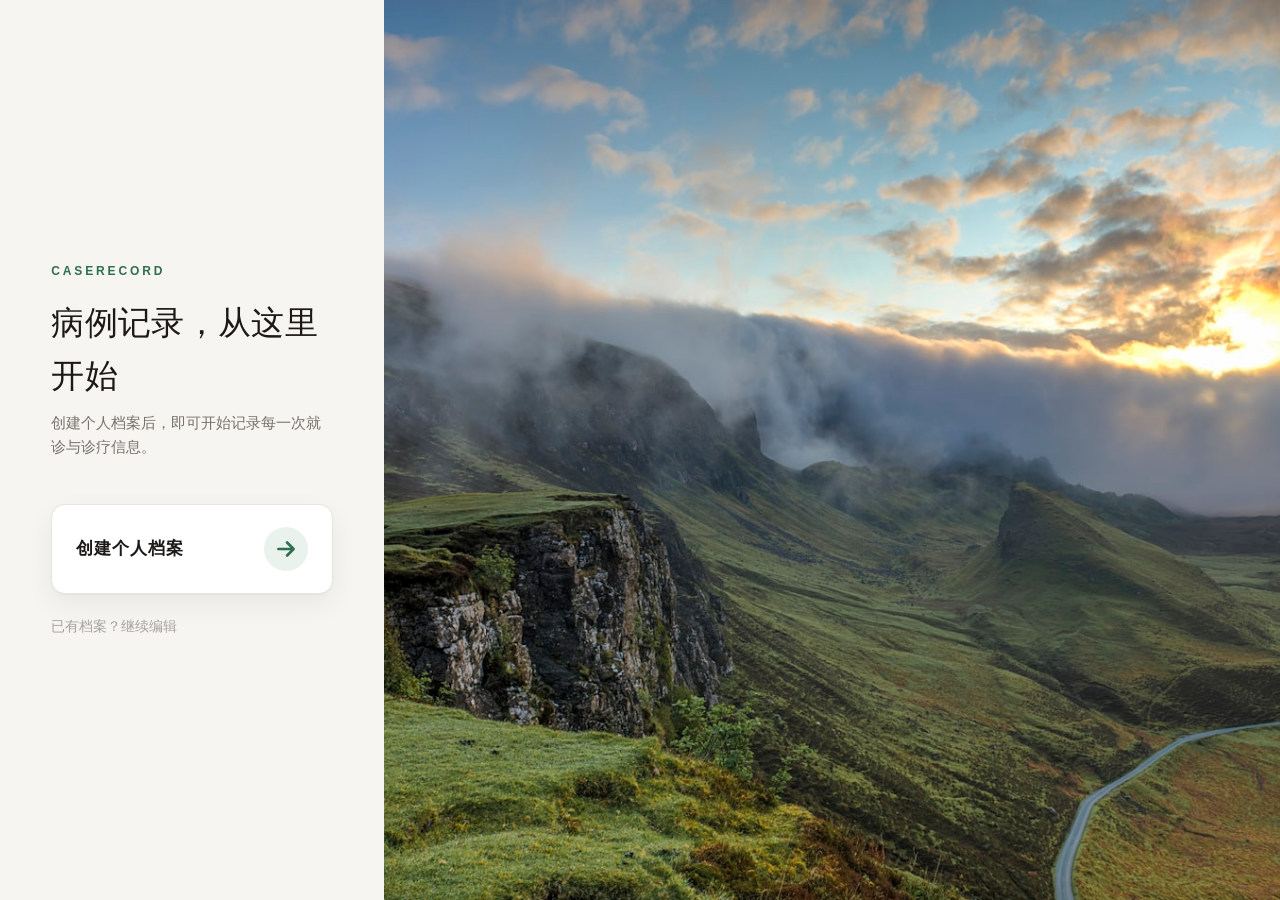
==== commit b4566e9b: "首页改为左右两栏：左 30% 标题+按钮（不变），右 70% 风光照片（本地图片，窄屏上下堆叠）" ====
--- a/app/index.html
+++ b/app/index.html
@@ -8,20 +8,29 @@
 </head>
 <body>
   <main class="page home">
-    <div class="brand">CaseRecord</div>
-    <h1>病例记录，从这里开始</h1>
-    <p class="sub">创建个人档案后，即可开始记录每一次就诊与诊疗信息。</p>
+    <!-- 左栏 30%：标题 + 按钮 -->
+    <div class="home-left">
+      <div class="brand">CaseRecord</div>
+      <h1>病例记录，从这里开始</h1>
+      <p class="sub">创建个人档案后，即可开始记录每一次就诊与诊疗信息。</p>
 
-    <a class="cta" href="profile.html" id="main-cta">
-      <span class="cta-text">创建个人档案</span>
-      <span class="cta-arrow">
-        <svg viewBox="0 0 24 24" width="26" height="26" fill="none" stroke="currentColor" stroke-width="2.5" stroke-linecap="round" stroke-linejoin="round" aria-hidden="true"><path d="M5 12h14M13 6l6 6-6 6"/></svg>
-      </span>
-    </a>
+      <a class="cta" href="profile.html" id="main-cta">
+        <span class="cta-text">创建个人档案</span>
+        <span class="cta-arrow">
+          <svg viewBox="0 0 24 24" width="26" height="26" fill="none" stroke="currentColor" stroke-width="2.5" stroke-linecap="round" stroke-linejoin="round" aria-hidden="true"><path d="M5 12h14M13 6l6 6-6 6"/></svg>
+        </span>
+      </a>
 
-    <a class="secondary" href="profile.html" id="main-secondary">已有档案？继续编辑</a>
+      <a class="secondary" href="profile.html" id="main-secondary">已有档案？继续编辑</a>
+    </div>
+
+    <!-- 右栏 70%：风光照片 -->
+    <div class="home-right" aria-hidden="true">
+      <img src="assets/home-landscape.jpg" alt="风光照片" class="home-photo">
+    </div>
   </main>
 
+  <script src="js/store.js"></script>
   <script src="js/home.js"></script>
 </body>
 </html>
--- a/app/css/style.css
+++ b/app/css/style.css
@@ -61,19 +61,66 @@
   margin-bottom: 2.2rem;
 }
 
-/* ---------- 首页 ---------- */
+/* ---------- 首页（左右两栏：左 30% 标题按钮 / 右 70% 风光照片） ---------- */
 .home {
-  max-width: 580px;
+  max-width: none;
   min-height: 100vh;
+  display: grid;
+  grid-template-columns: 30% 70%;
+  padding: 0;
+  margin: 0;
+}
+
+.home-left {
   display: flex;
   flex-direction: column;
   justify-content: center;
-  padding-top: 2rem;
-  padding-bottom: 2rem;
+  padding: 3rem clamp(1.6rem, 4vw, 4rem);
+  min-width: 0;
+}
+
+.home-right {
+  position: relative;
+  min-height: 100vh;
+  overflow: hidden;
+}
+
+.home-photo {
+  position: absolute;
+  inset: 0;
+  width: 100%;
+  height: 100%;
+  object-fit: cover;
+  display: block;
 }
 
 .home h1 {
-  font-size: 2.4rem;
+  font-size: clamp(1.9rem, 2.6vw, 2.6rem);
+}
+
+/* 首页覆盖 .page 的宽度/内边距限制 */
+.page.home {
+  max-width: none;
+  width: 100%;
+  padding: 0;
+}
+
+@media (max-width: 900px) {
+  /* 窄屏：上下堆叠，照片放底部 */
+  .home {
+    grid-template-columns: 1fr;
+    grid-template-rows: auto auto;
+  }
+
+  .home-left {
+    padding: 2.5rem 1.6rem;
+    min-height: auto;
+  }
+
+  .home-right {
+    min-height: 42vh;
+    order: 2;
+  }
 }
 
 /* 主按钮块 */
@@ -341,13 +388,40 @@
   gap: 0.8rem;
 }
 
+/* 报告类型 + 检查方式：横向并排，检查方式常驻显示 */
+.report-kind-group {
+  display: flex;
+  align-items: center;
+  gap: 0.7rem;
+  flex: 0 0 auto;
+  min-width: 0;
+}
+
 .kind-select {
-  flex: 0 0 200px;
+  flex: 0 0 190px;
   min-width: 0;
 }
 
+.modality-select {
+  flex: 0 0 240px;
+  min-width: 0;
+}
+
+/* 禁用态（检验报告时检查方式置灰不可选） */
+.cselect.disabled .cselect-trigger {
+  background: #f1f0ed;
+  color: var(--ink-3);
+  border-color: var(--line);
+  cursor: not-allowed;
+}
+
+.cselect.disabled .cselect-caret {
+  border-top-color: var(--ink-3);
+  opacity: 0.5;
+}
+
 .upload-toolbar .upload-btn {
-  flex: 1;
+  flex: 1; /* 填满剩余空间 */
   width: auto;
 }
 
@@ -357,8 +431,9 @@
     align-items: stretch;
   }
 
-  .kind-select {
-    flex-basis: auto;
+  .report-kind-group {
+    flex-direction: column;
+    align-items: stretch;
   }
 }
 
@@ -407,22 +482,75 @@
   border-color: var(--danger);
 }
 
-/* ---------- 药物行 ---------- */
+/* ---------- 药物行（一药一卡，两列并排小方块） ---------- */
+#med-list {
+  display: grid;
+  grid-template-columns: repeat(2, 1fr);
+  gap: 0.8rem;
+}
+
+/* 窗口较窄时改为单列，保证用法用量一行放得下 */
+@media (max-width: 1200px) {
+  #med-list {
+    grid-template-columns: 1fr;
+  }
+}
+
 .med-row {
-  display: grid;
-  grid-template-columns: 1fr 1fr auto;
-  gap: 0.8rem;
-  align-items: end;
+  position: relative;
+  display: flex;
+  flex-direction: column;
+  gap: 0.9rem;
+  padding: 1.1rem 1.2rem;
+  border: 1px solid var(--line);
+  border-radius: 12px;
+  background: #fcfcfa;
+}
+
+.med-row .field:first-child {
+  margin-right: 3rem; /* 给右上角删除按钮留位 */
+}
+
+/* 用法用量四段下拉 */
+.med-usage-row {
+  display: flex;
+  align-items: center;
+  gap: 0.35rem;
+  flex-wrap: nowrap; /* 强制一行，不换行 */
+}
+
+.med-usage-row .cselect {
+  width: auto;
+}
+
+.med-usage-row .usage-freq {
+  width: 78px;
+}
+
+.med-usage-row .usage-amount {
+  width: 82px;
+}
+
+.med-usage-row .usage-unit {
+  width: 82px;
+}
+
+.med-usage-row .usage-method {
+  width: 122px;
 }
 
 .med-remove {
-  width: 40px;
-  height: 40px;
-  border-radius: 10px;
+  position: absolute;
+  top: 0.7rem;
+  right: 0.7rem;
+  width: 34px;
+  height: 34px;
+  border-radius: 9px;
   border: 1px solid var(--line);
   background: transparent;
   color: var(--ink-3);
   font-size: 1.1rem;
+  line-height: 1;
   cursor: pointer;
   transition: color 0.15s ease, border-color 0.15s ease;
 }
@@ -447,12 +575,6 @@
 
 .add-med:hover {
   background: var(--accent-soft);
-}
-
-@media (max-width: 640px) {
-  .med-row {
-    grid-template-columns: 1fr;
-  }
 }
 
 /* ---------- 病例列表 ---------- */
@@ -531,6 +653,165 @@
   -webkit-line-clamp: 2;
   -webkit-box-orient: vertical;
   overflow: hidden;
+}
+
+/* ---------- 病例说明 ---------- */
+.case-note {
+  margin-top: 2.4rem;
+}
+
+.case-note .section-title-row {
+  margin-bottom: 0.4rem;
+}
+
+.case-note-tip {
+  font-size: 0.8rem;
+  color: var(--ink-3);
+  margin: 0 0 0.8rem;
+}
+
+.case-note-model {
+  display: inline-block;
+  font-size: 0.78rem;
+  color: var(--accent);
+  background: var(--accent-soft);
+  border-radius: 999px;
+  padding: 0.2rem 0.8rem;
+  margin-bottom: 0.8rem;
+  word-break: break-all;
+}
+
+.case-note textarea {
+  width: 100%;
+  min-height: 240px;
+  resize: none;
+  box-sizing: border-box;
+  padding: 0.9rem 1rem;
+  border: 1px solid var(--line);
+  border-radius: var(--radius);
+  background: var(--card);
+  color: var(--ink);
+  font-family: inherit;
+  font-size: 0.95rem;
+  line-height: 1.7;
+  transition: border-color 0.15s ease, box-shadow 0.15s ease;
+}
+
+.case-note textarea:focus {
+  outline: none;
+  border-color: var(--accent);
+  box-shadow: 0 0 0 3px rgba(47, 111, 79, 0.12);
+}
+
+.case-note textarea[readonly] {
+  background: var(--card-2, #faf9f7);
+  color: var(--ink-2, #555);
+  cursor: default;
+}
+
+.case-note textarea[readonly]:focus {
+  border-color: var(--line);
+  box-shadow: none;
+}
+
+.case-note-foot {
+  display: flex;
+  align-items: center;
+  justify-content: space-between;
+  gap: 1rem;
+  margin-top: 0.8rem;
+}
+
+.case-note-meta {
+  font-size: 0.78rem;
+  color: var(--ink-3);
+  min-width: 0;
+  overflow: hidden;
+  text-overflow: ellipsis;
+  white-space: nowrap;
+}
+
+.case-note-hint {
+  font-size: 0.78rem;
+  color: var(--ink-3);
+  flex-shrink: 0;
+}
+
+.btn-ai-note {
+  flex-shrink: 0;
+  padding: 0.55rem 1.4rem;
+  border: none;
+  border-radius: 999px;
+  background: var(--accent);
+  color: #fff;
+  font-family: inherit;
+  font-size: 0.9rem;
+  letter-spacing: 0.06em;
+  cursor: pointer;
+  transition: background 0.15s ease, opacity 0.15s ease, transform 0.05s ease;
+}
+
+.btn-ai-note:hover {
+  background: var(--accent-deep);
+}
+
+.btn-ai-note:active {
+  transform: scale(0.99);
+}
+
+.btn-ai-note:disabled {
+  opacity: 0.6;
+  cursor: not-allowed;
+}
+
+.case-note-head-actions {
+  display: flex;
+  align-items: center;
+  gap: 0.9rem;
+}
+
+.note-timer {
+  font-size: 0.85rem;
+  color: var(--accent);
+  font-variant-numeric: tabular-nums;
+  white-space: nowrap;
+}
+
+/* ---------- AI 解析（报告详情页） ---------- */
+.ai-parse {
+  margin-top: 2.4rem;
+}
+
+.ai-parse .section-title-row {
+  margin-bottom: 0.4rem;
+}
+
+.ai-parse textarea {
+  width: 100%;
+  min-height: 260px;
+  resize: none;
+  box-sizing: border-box;
+  padding: 0.9rem 1rem;
+  border: 1px solid var(--line);
+  border-radius: var(--radius);
+  background: var(--card);
+  color: var(--ink);
+  font-family: inherit;
+  font-size: 0.95rem;
+  line-height: 1.7;
+  transition: border-color 0.15s ease, box-shadow 0.15s ease;
+}
+
+.ai-parse textarea:focus {
+  outline: none;
+  border-color: var(--accent);
+  box-shadow: 0 0 0 3px rgba(47, 111, 79, 0.12);
+}
+
+.ai-parse textarea[readonly] {
+  background: #faf9f7;
+  color: var(--ink-2, #555);
+  cursor: default;
 }
 
 .case-tags {
@@ -683,12 +964,11 @@
 }
 
 .detail-block {
-  padding-top: 2.2rem;
-  min-height: 320px; /* 三栏统一高度，一样长 */
+  padding: 2.2rem 0; /* 上下留白，分割线与上下内容都有距离 */
 }
 
 .detail-block:first-child {
-  padding-top: 0.8rem;
+  padding-top: 0.4rem;
 }
 
 .detail-block + .detail-block {
@@ -714,13 +994,51 @@
   color: var(--accent);
   background: var(--accent-soft);
   border-radius: 999px;
-  padding: 0.35rem 0.9rem;
+  padding: 0; /* 内边距交给链接，保证 hover 高亮与绿块完全重合 */
+  overflow: hidden;
+}
+
+/* 病情类型：整个胶囊块可点击跳转 */
+.illness-block-link {
+  display: inline-flex;
+  align-items: center;
+  gap: 0.4rem;
+  color: var(--accent);
+  text-decoration: none;
+  cursor: pointer;
+  border-radius: 999px;
+  padding: 0.35rem 0.9rem; /* 与原胶囊内边距一致 */
+  transition: background 0.15s ease, box-shadow 0.15s ease;
+}
+
+.illness-block-link:hover {
+  background: rgba(47, 111, 79, 0.12);
+  box-shadow: 0 1px 4px rgba(47, 111, 79, 0.18);
+}
+
+.illness-label {
+  color: var(--ink-2);
+}
+
+.illness-name {
+  font-weight: 600;
+  color: var(--accent);
+}
+
+.illness-arrow {
+  font-size: 0.75rem;
+  color: var(--accent);
+  opacity: 0.7;
+  transition: opacity 0.15s ease, transform 0.15s ease;
+}
+
+.illness-block-link:hover .illness-arrow {
+  opacity: 1;
+  transform: translate(1px, -1px);
 }
 
 .detail-images {
-  display: grid;
-  grid-template-columns: repeat(auto-fill, minmax(200px, 1fr));
-  gap: 1.2rem;
+  display: block; /* 报告块容器：占满整行 */
 }
 
 .detail-images img {
@@ -778,6 +1096,22 @@
   color: var(--ink);
 }
 
+/* 药物名称：可点击跳转搜索 */
+.detail-med-name.med-search {
+  color: var(--accent);
+  text-decoration: none;
+  cursor: pointer;
+  border-bottom: 1px dashed rgba(47, 111, 79, 0.4);
+  transition: color 0.15s ease, border-color 0.15s ease, background 0.15s ease;
+}
+
+.detail-med-name.med-search:hover {
+  color: var(--accent-deep);
+  border-bottom-color: var(--accent-deep);
+  background: var(--accent-soft);
+  border-radius: 4px;
+}
+
 .detail-med-usage {
   color: var(--ink-2);
   text-align: right;
@@ -792,13 +1126,17 @@
 .report-list {
   display: flex;
   flex-direction: column;
-  gap: 0.8rem;
+  gap: 0.8rem; /* 每个报告占满整行 */
+}
+
+.report-list .report-row {
+  width: 100%;
 }
 
 .report-row {
   display: flex;
   align-items: center;
-  gap: 1rem;
+  gap: 0.7rem;
   padding: 0.8rem 1.1rem;
   border: 1px solid var(--line);
   border-radius: 12px;
@@ -849,9 +1187,9 @@
   min-width: 0;
   font-size: 0.95rem;
   color: var(--ink);
-  overflow: hidden;
-  text-overflow: ellipsis;
-  white-space: nowrap;
+  line-height: 1.4;
+  overflow-wrap: anywhere;
+  word-break: break-all;
 }
 
 /* 报告类型标签（检验报告 / 检查报告） */
@@ -863,6 +1201,12 @@
   border-radius: 999px;
   padding: 0.25rem 0.7rem;
   white-space: nowrap;
+}
+
+/* 检查方式标签（DR / CT / MR / 超声等） */
+.modality-chip {
+  color: #0f766e;
+  background: #ecfdf5;
 }
 
 .report-arrow {
@@ -870,6 +1214,15 @@
   font-size: 1.3rem;
   color: var(--ink-3);
   line-height: 1;
+}
+
+/* 标签组：靠右对齐，紧贴箭头左侧 */
+.report-tags {
+  margin-left: auto;
+  display: inline-flex;
+  align-items: center;
+  gap: 0.45rem;
+  min-width: 0;
 }
 
 /* ---------- 删除确认弹窗 ---------- */
@@ -1032,6 +1385,49 @@
 .modal-btn-danger:disabled {
   opacity: 0.45;
   cursor: not-allowed;
+}
+
+/* ---------- AI 连接检测弹窗 ---------- */
+/* 弹窗偏上方显示，灰色遮罩覆盖全屏 */
+#ai-test-mask {
+  align-items: flex-start;
+  padding-top: 22vh;
+}
+
+.ai-test-ok {
+  width: 100%;
+}
+
+.ai-test-box {
+  padding: 1rem 1.2rem;
+  border-radius: 10px;
+  background: var(--accent-soft);
+  border: 1px solid rgba(47, 111, 79, 0.35);
+  color: var(--accent-deep);
+  font-size: 0.95rem;
+  line-height: 1.7;
+  word-break: break-all;
+  white-space: pre-wrap;
+}
+
+/* 失败：红色框完整包裹报错文本 */
+.ai-test-box.error {
+  background: rgba(185, 28, 28, 0.07);
+  border: 1.5px solid var(--danger);
+  color: var(--danger);
+}
+
+/* 报错解读（红框下方） */
+.ai-test-interpret {
+  margin-top: 0.8rem;
+  padding: 0.9rem 1.1rem;
+  border-radius: 10px;
+  background: #fff7ed;
+  border: 1px solid #f59e0b;
+  color: #92400e;
+  font-size: 0.9rem;
+  line-height: 1.7;
+  word-break: break-all;
 }
 
 /* ---------- OCR 识别区 ---------- */
@@ -1150,6 +1546,216 @@
   overflow-y: auto;
 }
 
+/* 检查报告：影像表现（OCR）+ 影像判断（手动）两栏 */
+#ocr-text-wrap {
+  display: flex;
+  flex-direction: column;
+  gap: 0.8rem;
+}
+
+.ocr-check-cols {
+  display: grid;
+  grid-template-columns: 1fr 1fr;
+  gap: 1rem;
+}
+
+.ocr-check-col {
+  display: flex;
+  flex-direction: column;
+  gap: 0.5rem;
+  min-width: 0;
+}
+
+.ocr-check-title {
+  display: flex;
+  align-items: center;
+  gap: 0.5rem;
+  font-size: 0.9rem;
+  font-weight: 600;
+  color: var(--ink);
+}
+
+.ocr-check-tag {
+  font-size: 0.7rem;
+  font-weight: 400;
+  color: var(--accent);
+  background: var(--accent-soft);
+  border-radius: 999px;
+  padding: 0.1rem 0.55rem;
+  white-space: nowrap;
+}
+
+/* AI 识别/解析 小节标题 */
+.ocr-text-title {
+  display: flex;
+  align-items: center;
+  gap: 0.5rem;
+  font-size: 0.9rem;
+  font-weight: 600;
+  color: var(--ink);
+  margin-bottom: 0.5rem;
+}
+
+/* 自动识别状态条 */
+.ai-recog-status {
+  font-size: 0.85rem;
+  line-height: 1.6;
+  border-radius: 8px;
+  padding: 0.55rem 0.85rem;
+  margin-bottom: 0.8rem;
+  word-break: break-all;
+}
+
+.ai-recog-status.ok {
+  color: var(--accent);
+  background: rgba(47, 111, 79, 0.08);
+  border: 1px solid rgba(47, 111, 79, 0.25);
+}
+
+.ai-recog-status.err {
+  color: var(--danger);
+  background: rgba(185, 28, 28, 0.06);
+  border: 1px solid rgba(185, 28, 28, 0.3);
+}
+
+/* 检验项目表格 */
+#lab-table-block {
+  margin-bottom: 1.2rem;
+}
+
+.lab-table-scroll {
+  max-height: 45vh;
+  overflow-y: auto;
+  border: 1px solid var(--line);
+  border-radius: 10px;
+}
+
+.lab-table {
+  width: 100%;
+  border-collapse: separate;
+  border-spacing: 0;
+  font-size: 0.9rem;
+}
+
+.lab-table thead th {
+  position: sticky;
+  top: 0;
+  background: var(--accent-soft);
+  color: var(--ink);
+  text-align: left;
+  padding: 0.55rem 0.6rem;
+  font-size: 0.8rem;
+  font-weight: 600;
+  letter-spacing: 0.04em;
+  border-bottom: 1px solid var(--line);
+  z-index: 2;
+  box-shadow: 0 1px 0 var(--line);
+}
+
+.lab-table td {
+  padding: 0.3rem 0.4rem;
+  border-bottom: 1px solid var(--line);
+}
+
+/* 状态列 */
+.lab-status {
+  font-size: 0.82rem;
+  font-weight: 600;
+  white-space: nowrap;
+  text-align: center;
+}
+
+.lab-status.up {
+  color: var(--danger);
+}
+
+.lab-status.down {
+  color: #b45309;
+}
+
+.lab-status.ok {
+  color: var(--accent);
+}
+
+/* 表格行 hover 反馈 */
+.lab-table tbody tr:hover {
+  background: rgba(47, 111, 79, 0.04);
+}
+
+/* 项目计数指示 */
+.lab-count {
+  font-size: 0.72rem;
+  font-weight: 500;
+  color: var(--ink-2);
+  background: var(--bg);
+  border: 1px solid var(--line);
+  border-radius: 999px;
+  padding: 0.08rem 0.6rem;
+  white-space: nowrap;
+}
+
+.lab-input {
+  width: 100%;
+  box-sizing: border-box;
+  height: 30px;
+  padding: 0 0.5rem;
+  border: 1px solid transparent;
+  border-radius: 6px;
+  background: transparent;
+  font-size: 0.9rem;
+  font-family: inherit;
+  color: var(--ink);
+  transition: border-color 0.15s ease, background 0.15s ease;
+}
+
+.lab-input:hover {
+  background: #f5f4f1;
+}
+
+.lab-input:focus {
+  outline: none;
+  border-color: var(--accent);
+  background: #fff;
+}
+
+.lab-table-actions {
+  margin-top: 0.6rem;
+}
+
+.ocr-check-col textarea {
+  width: 100%;
+  box-sizing: border-box;
+  min-height: 260px;
+  resize: none;
+  padding: 0.9rem 1rem;
+  border: 1px solid var(--line);
+  border-radius: 10px;
+  background: #fcfcfa;
+  color: var(--ink);
+  font-family: inherit;
+  font-size: 0.95rem;
+  line-height: 1.7;
+  transition: border-color 0.15s ease, box-shadow 0.15s ease;
+}
+
+.ocr-check-col textarea:focus {
+  outline: none;
+  border-color: var(--accent);
+  box-shadow: 0 0 0 3px rgba(47, 111, 79, 0.12);
+}
+
+.ocr-check-col textarea[readonly] {
+  background: #faf9f7;
+  color: var(--ink-2, #555);
+  cursor: default;
+}
+
+@media (max-width: 900px) {
+  .ocr-check-cols {
+    grid-template-columns: 1fr;
+  }
+}
+
 .ocr-table thead th {
   position: sticky;
   top: 0;
@@ -1328,6 +1934,22 @@
 
 .report-right {
   min-width: 0;
+  display: flex;
+  flex-direction: column;
+}
+
+/* AI 解析文本框高度匹配整个病例详情框 */
+.report-right .ai-parse {
+  flex: 1;
+  display: flex;
+  flex-direction: column;
+  min-width: 0;
+  margin-top: 0;
+}
+
+.report-right #ai-parse-result {
+  flex: 1 1 auto;
+  min-height: 200px;
 }
 
 .report-img {
@@ -1549,6 +2171,7 @@
 .field input[type="tel"],
 .field input[type="date"],
 .field input[type="number"],
+.field input[type="password"],
 .field select,
 .field textarea {
   width: 100%;
@@ -1568,7 +2191,7 @@
 }
 
 .field textarea {
-  resize: vertical;
+  resize: none;
   min-height: 3.4rem;
 }
 
@@ -1959,3 +2582,8 @@
 .toast.err {
   background: var(--danger);
 }
+
+/* 全局兜底：所有输入栏（含只读）禁止右下角拖拽改尺寸 */
+textarea {
+  resize: none !important;
+}
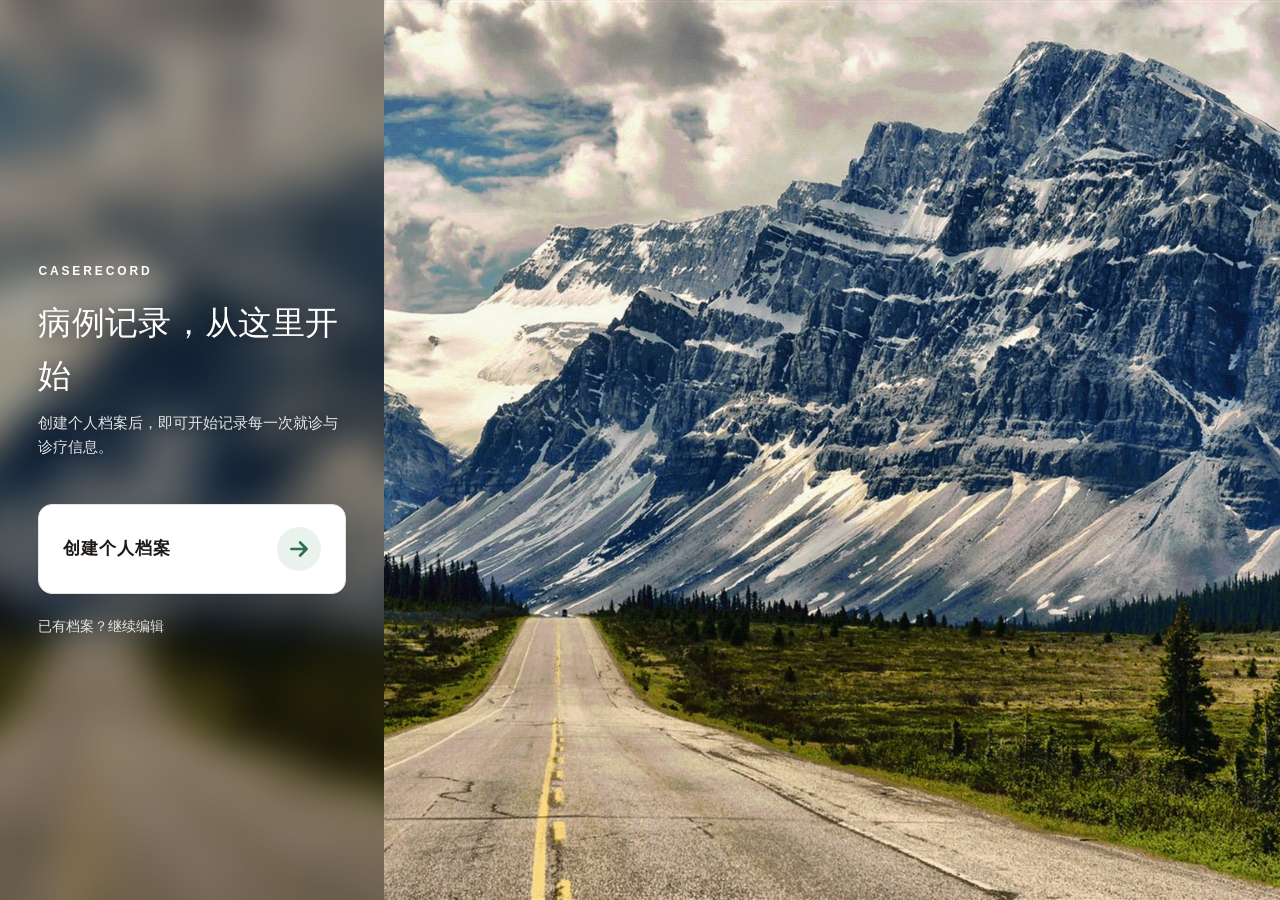
==== commit 6de637b3: "修复切换页面闪白（FOUC）：深色类改加到 <html>，各页 head 内联脚本渲染前按记忆应用主题，页面一打开即深色" ====
--- a/app/index.html
+++ b/app/index.html
@@ -5,6 +5,16 @@
   <meta name="viewport" content="width=device-width, initial-scale=1.0">
   <title>CaseRecord · 病例档案</title>
   <link rel="stylesheet" href="css/style.css">
+<script>
+  // 主题防闪白：渲染前按记忆应用深色模式（加在 <html> 上）
+  (function () {
+    try {
+      if (localStorage.getItem("caseRecord.theme") === "dark") {
+        document.documentElement.classList.add("dark");
+      }
+    } catch (e) {}
+  })();
+</script>
 </head>
 <body>
   <main class="page home">
--- a/app/css/style.css
+++ b/app/css/style.css
@@ -14,9 +14,31 @@
   --accent-deep: #20533a;
   --accent-soft: #e9f2ec;
   --danger: #b91c1c;
+  --field-bg: #fcfcfa;
+  --well: #f1f0ed;
   --radius: 14px;
   --shadow: 0 1px 2px rgba(28, 25, 23, 0.04), 0 10px 28px rgba(28, 25, 23, 0.06);
 }
+
+/* 深色模式：基础配色（切换可见；类加在 <html> 上，页面渲染前即生效，避免闪白） */
+html.dark {
+  --bg: #16130f;
+  --card: #221e19;
+  --ink: #ece5de;
+  --ink-2: #a99e94;
+  --ink-3: #6f655c;
+  --line: #352f28;
+  --accent: #6fbf96;
+  --accent-deep: #8ad2ab;
+  --accent-soft: #223a2d;
+  --danger: #e06a5c;
+  --field-bg: #2a251f;
+  --well: #2b2620;
+  --shadow: 0 1px 2px rgba(0, 0, 0, 0.3), 0 10px 28px rgba(0, 0, 0, 0.35);
+  background: var(--bg);
+  color: var(--ink);
+}
+
 
 * {
   margin: 0;
@@ -61,27 +83,20 @@
   margin-bottom: 2.2rem;
 }
 
-/* ---------- 首页（左右两栏：左 30% 标题按钮 / 右 70% 风光照片） ---------- */
+/* ---------- 首页（风光照片铺满全屏背景，左 30% 高斯模糊显示标题按钮） ---------- */
 .home {
+  position: relative;
   max-width: none;
   min-height: 100vh;
-  display: grid;
-  grid-template-columns: 30% 70%;
   padding: 0;
   margin: 0;
 }
 
-.home-left {
-  display: flex;
-  flex-direction: column;
-  justify-content: center;
-  padding: 3rem clamp(1.6rem, 4vw, 4rem);
-  min-width: 0;
-}
-
+/* 照片铺满整个页面 */
 .home-right {
-  position: relative;
-  min-height: 100vh;
+  position: absolute;
+  inset: 0;
+  z-index: 0;
   overflow: hidden;
 }
 
@@ -91,11 +106,78 @@
   width: 100%;
   height: 100%;
   object-fit: cover;
+  object-position: 48% 50%;
   display: block;
+}
+
+/* 左 30%：标题按钮 + 高斯模糊背景（同一张照片自身模糊，兼容性最稳） */
+.home-left {
+  position: relative;
+  z-index: 1;
+  width: 30%;
+  min-height: 100vh;
+  display: flex;
+  flex-direction: column;
+  justify-content: center;
+  padding: 3rem clamp(1.6rem, 3vw, 3.4rem);
+  box-sizing: border-box;
+  overflow: hidden;
+}
+
+/* 模糊背景层：同一张照片放大铺满并高斯模糊 */
+.home-left::before {
+  content: "";
+  position: absolute;
+  inset: -24px; /* 向外扩一点，避免边缘漏出未模糊区域 */
+  background: url("../assets/home-landscape.jpg") center / cover no-repeat;
+  filter: blur(18px);
+  -webkit-filter: blur(18px);
+  transform: scale(1.06);
+  z-index: 0;
+}
+
+/* 深色遮罩层：压暗背景，提升白字可读性 */
+.home-left::after {
+  content: "";
+  position: absolute;
+  inset: 0;
+  background: rgba(0, 0, 0, 0.35);
+  z-index: 0;
+}
+
+/* 内容浮在模糊层之上 */
+.home-left > * {
+  position: relative;
+  z-index: 1;
 }
 
 .home h1 {
   font-size: clamp(1.9rem, 2.6vw, 2.6rem);
+}
+
+/* 左栏文字统一白色系，与照片背景协调 */
+.home-left .brand {
+  color: #fff;
+}
+
+.home-left h1 {
+  color: #fff;
+  text-shadow: 0 2px 12px rgba(0, 0, 0, 0.35);
+}
+
+.home-left .sub {
+  color: rgba(255, 255, 255, 0.88);
+  text-shadow: 0 1px 8px rgba(0, 0, 0, 0.3);
+}
+
+.home-left .secondary {
+  color: rgba(255, 255, 255, 0.85);
+}
+
+.home-left .secondary:hover {
+  color: #fff;
+  background: transparent; /* 覆盖全局 hover 白底，避免与照片不协调 */
+  border-radius: 0;
 }
 
 /* 首页覆盖 .page 的宽度/内边距限制 */
@@ -106,20 +188,16 @@
 }
 
 @media (max-width: 900px) {
-  /* 窄屏：上下堆叠，照片放底部 */
-  .home {
-    grid-template-columns: 1fr;
-    grid-template-rows: auto auto;
-  }
-
+  /* 窄屏：左栏占满宽度，照片仍铺满全屏背景 */
   .home-left {
+    width: 100%;
+    min-height: 100vh;
     padding: 2.5rem 1.6rem;
-    min-height: auto;
+    border-right: none;
   }
 
   .home-right {
-    min-height: 42vh;
-    order: 2;
+    min-height: 100vh;
   }
 }
 
@@ -409,7 +487,7 @@
 
 /* 禁用态（检验报告时检查方式置灰不可选） */
 .cselect.disabled .cselect-trigger {
-  background: #f1f0ed;
+  background: var(--well, #f1f0ed);
   color: var(--ink-3);
   border-color: var(--line);
   cursor: not-allowed;
@@ -442,7 +520,7 @@
   padding: 1.2rem;
   border: 1.5px dashed var(--line);
   border-radius: 12px;
-  background: #fcfcfa;
+  background: var(--field-bg, #fcfcfa);
   color: var(--ink-2);
   font-size: 0.95rem;
   font-family: inherit;
@@ -504,7 +582,7 @@
   padding: 1.1rem 1.2rem;
   border: 1px solid var(--line);
   border-radius: 12px;
-  background: #fcfcfa;
+  background: var(--field-bg, #fcfcfa);
 }
 
 .med-row .field:first-child {
@@ -809,7 +887,7 @@
 }
 
 .ai-parse textarea[readonly] {
-  background: #faf9f7;
+  background: var(--field-bg, #faf9f7);
   color: var(--ink-2, #555);
   cursor: default;
 }
@@ -836,7 +914,7 @@
   width: fit-content;
   padding: 0.25rem;
   margin-bottom: 1.8rem;
-  background: #f1f0ed;
+  background: var(--well, #f1f0ed);
   border-radius: 12px;
 }
 
@@ -1140,7 +1218,7 @@
   padding: 0.8rem 1.1rem;
   border: 1px solid var(--line);
   border-radius: 12px;
-  background: #fcfcfa;
+  background: var(--field-bg, #fcfcfa);
   text-decoration: none;
   color: inherit;
   cursor: pointer;
@@ -1243,7 +1321,7 @@
 }
 
 .modal {
-  background: #fff;
+  background: var(--card);
   border-radius: 16px;
   max-width: 440px;
   width: 100%;
@@ -1329,7 +1407,7 @@
   padding: 0.65rem 0.85rem;
   border: 1px solid var(--line);
   border-radius: 10px;
-  background: #fcfcfa;
+  background: var(--field-bg, #fcfcfa);
   font-size: 0.92rem;
   font-family: inherit;
   color: var(--ink);
@@ -1468,7 +1546,7 @@
 .ocr-mode {
   position: relative;
   display: flex;
-  background: #f1f0ed;
+  background: var(--well, #f1f0ed);
   border-radius: 10px;
   padding: 3px;
   gap: 3px;
@@ -1730,7 +1808,7 @@
   padding: 0.9rem 1rem;
   border: 1px solid var(--line);
   border-radius: 10px;
-  background: #fcfcfa;
+  background: var(--field-bg, #fcfcfa);
   color: var(--ink);
   font-family: inherit;
   font-size: 0.95rem;
@@ -1745,7 +1823,7 @@
 }
 
 .ocr-check-col textarea[readonly] {
-  background: #faf9f7;
+  background: var(--field-bg, #faf9f7);
   color: var(--ink-2, #555);
   cursor: default;
 }
@@ -1759,7 +1837,7 @@
 .ocr-table thead th {
   position: sticky;
   top: 0;
-  background: #fff;
+  background: var(--card);
   z-index: 1;
 }
 
@@ -1793,7 +1871,7 @@
   box-sizing: border-box;
   font-size: 0.9rem;
   font-family: inherit;
-  background: #fcfcfa;
+  background: var(--field-bg, #fcfcfa);
   color: var(--ink);
   vertical-align: middle;
   transition: border-color 0.15s ease, box-shadow 0.15s ease;
@@ -2178,7 +2256,7 @@
   padding: 0.7rem 0.85rem;
   border: 1px solid var(--line);
   border-radius: 10px;
-  background: #fcfcfa;
+  background: var(--field-bg, #fcfcfa);
   font-size: 0.95rem;
   font-family: inherit;
   color: var(--ink);
@@ -2272,7 +2350,7 @@
   padding: 0.7rem 0.85rem;
   border: 1px solid var(--line);
   border-radius: 10px;
-  background: #fcfcfa;
+  background: var(--field-bg, #fcfcfa);
   font-size: 0.95rem;
   font-family: inherit;
   color: var(--ink);
@@ -2387,7 +2465,7 @@
   padding: 0.5rem 0.75rem;
   border: 1px solid var(--line);
   border-radius: 8px;
-  background: #fcfcfa;
+  background: var(--field-bg, #fcfcfa);
   font-size: 0.88rem;
   font-family: inherit;
   color: var(--ink);
@@ -2454,7 +2532,7 @@
 /* ---------- 性别分段选择 ---------- */
 .segmented {
   display: flex;
-  background: #f1f0ed;
+  background: var(--well, #f1f0ed);
   border-radius: 10px;
   padding: 3px;
   gap: 3px;
@@ -2587,3 +2665,99 @@
 textarea {
   resize: none !important;
 }
+
+/* ==========================================================
+   右上角主题切换（药丸形，仅界面；功能后续实现）
+   ========================================================== */
+.theme-toggle {
+  position: fixed;
+  top: 1.1rem;
+  right: 1.1rem;
+  z-index: 100;
+  display: inline-flex;
+  align-items: center;
+  padding: 5px;
+  background: rgba(255, 255, 255, 0.85);
+  border: 1px solid rgba(0, 0, 0, 0.08);
+  border-radius: 999px;
+  box-shadow: 0 2px 10px rgba(28, 25, 23, 0.12);
+  backdrop-filter: blur(8px);
+  -webkit-backdrop-filter: blur(8px);
+}
+
+/* 深色激活：容器变暗，滑块更醒目 */
+.theme-toggle.dark {
+  background: rgba(30, 26, 22, 0.85);
+  border-color: rgba(255, 255, 255, 0.14);
+  box-shadow: 0 2px 10px rgba(0, 0, 0, 0.4);
+}
+
+.theme-slider {
+  position: absolute;
+  left: 5px;
+  top: 5px;
+  width: calc(50% - 6px);
+  height: calc(100% - 10px);
+  background: #fff;
+  border-radius: 999px;
+  box-shadow: 0 1px 3px rgba(28, 25, 23, 0.15);
+  transition: transform 0.3s cubic-bezier(0.4, 0, 0.2, 1);
+  z-index: 0;
+  pointer-events: none;
+}
+
+/* 深色激活时滑块右移（由 JS 控制像素位移，此处仅保留过渡） */
+.theme-toggle.dark .theme-slider {
+  /* transform 由 theme.js 内联设置 */
+}
+
+.theme-btn {
+  position: relative;
+  z-index: 1;
+  width: 42px;
+  height: 42px;
+  display: grid;
+  place-items: center;
+  border: none;
+  background: transparent;
+  border-radius: 50%;
+  font-family: inherit;
+  color: var(--ink-2);
+  cursor: pointer;
+  transition: color 0.2s ease, opacity 0.2s ease, background 0.2s ease;
+}
+
+.theme-btn svg {
+  display: block;
+  width: 20px;
+  height: 20px;
+}
+
+.theme-btn.active {
+  color: var(--accent);
+}
+
+/* 深色模式下：非激活图标淡灰，激活图标亮色更明显 */
+.theme-toggle.dark .theme-btn {
+  color: rgba(255, 255, 255, 0.45);
+}
+
+.theme-toggle.dark .theme-btn.active {
+  color: #8ad2ab;
+}
+
+.theme-btn:hover:not(:disabled) {
+  color: var(--ink);
+}
+
+.theme-btn:disabled {
+  opacity: 0.55;
+  cursor: not-allowed;
+}
+
+
+
+
+
+
+
